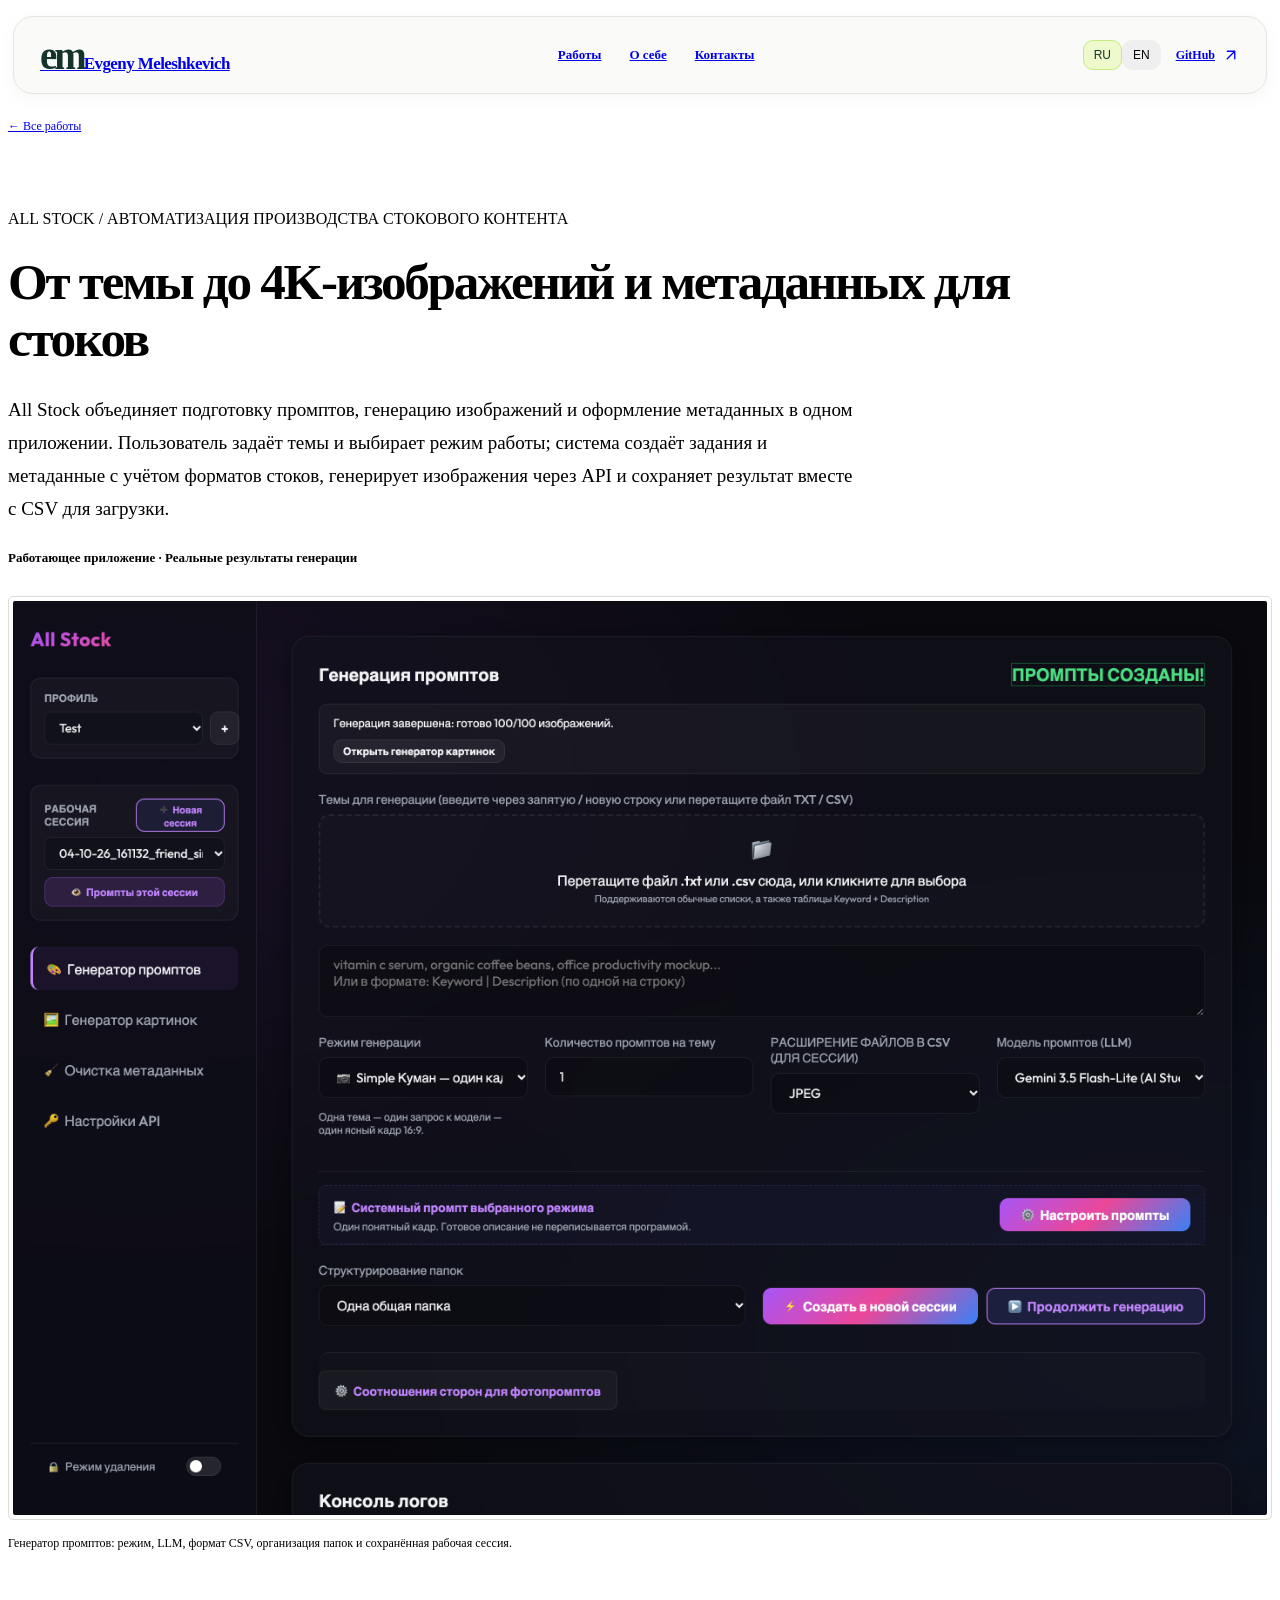
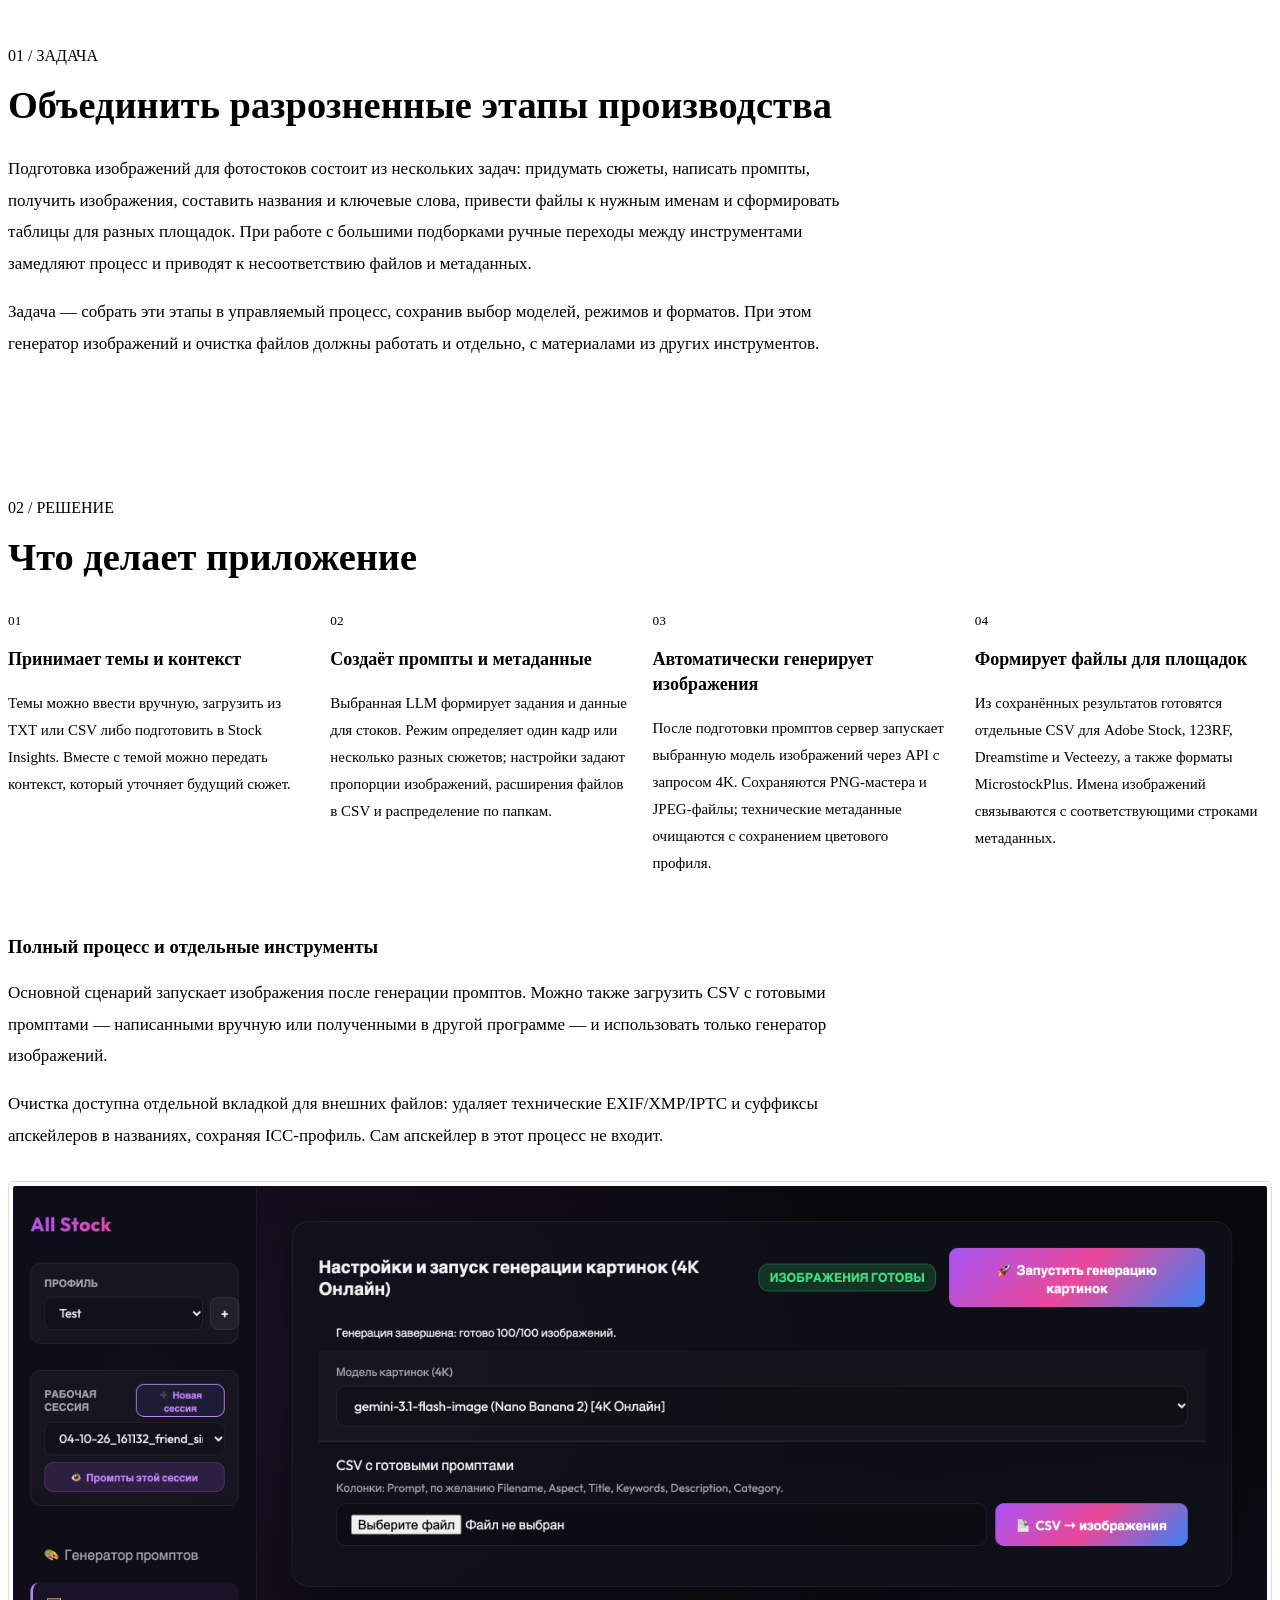
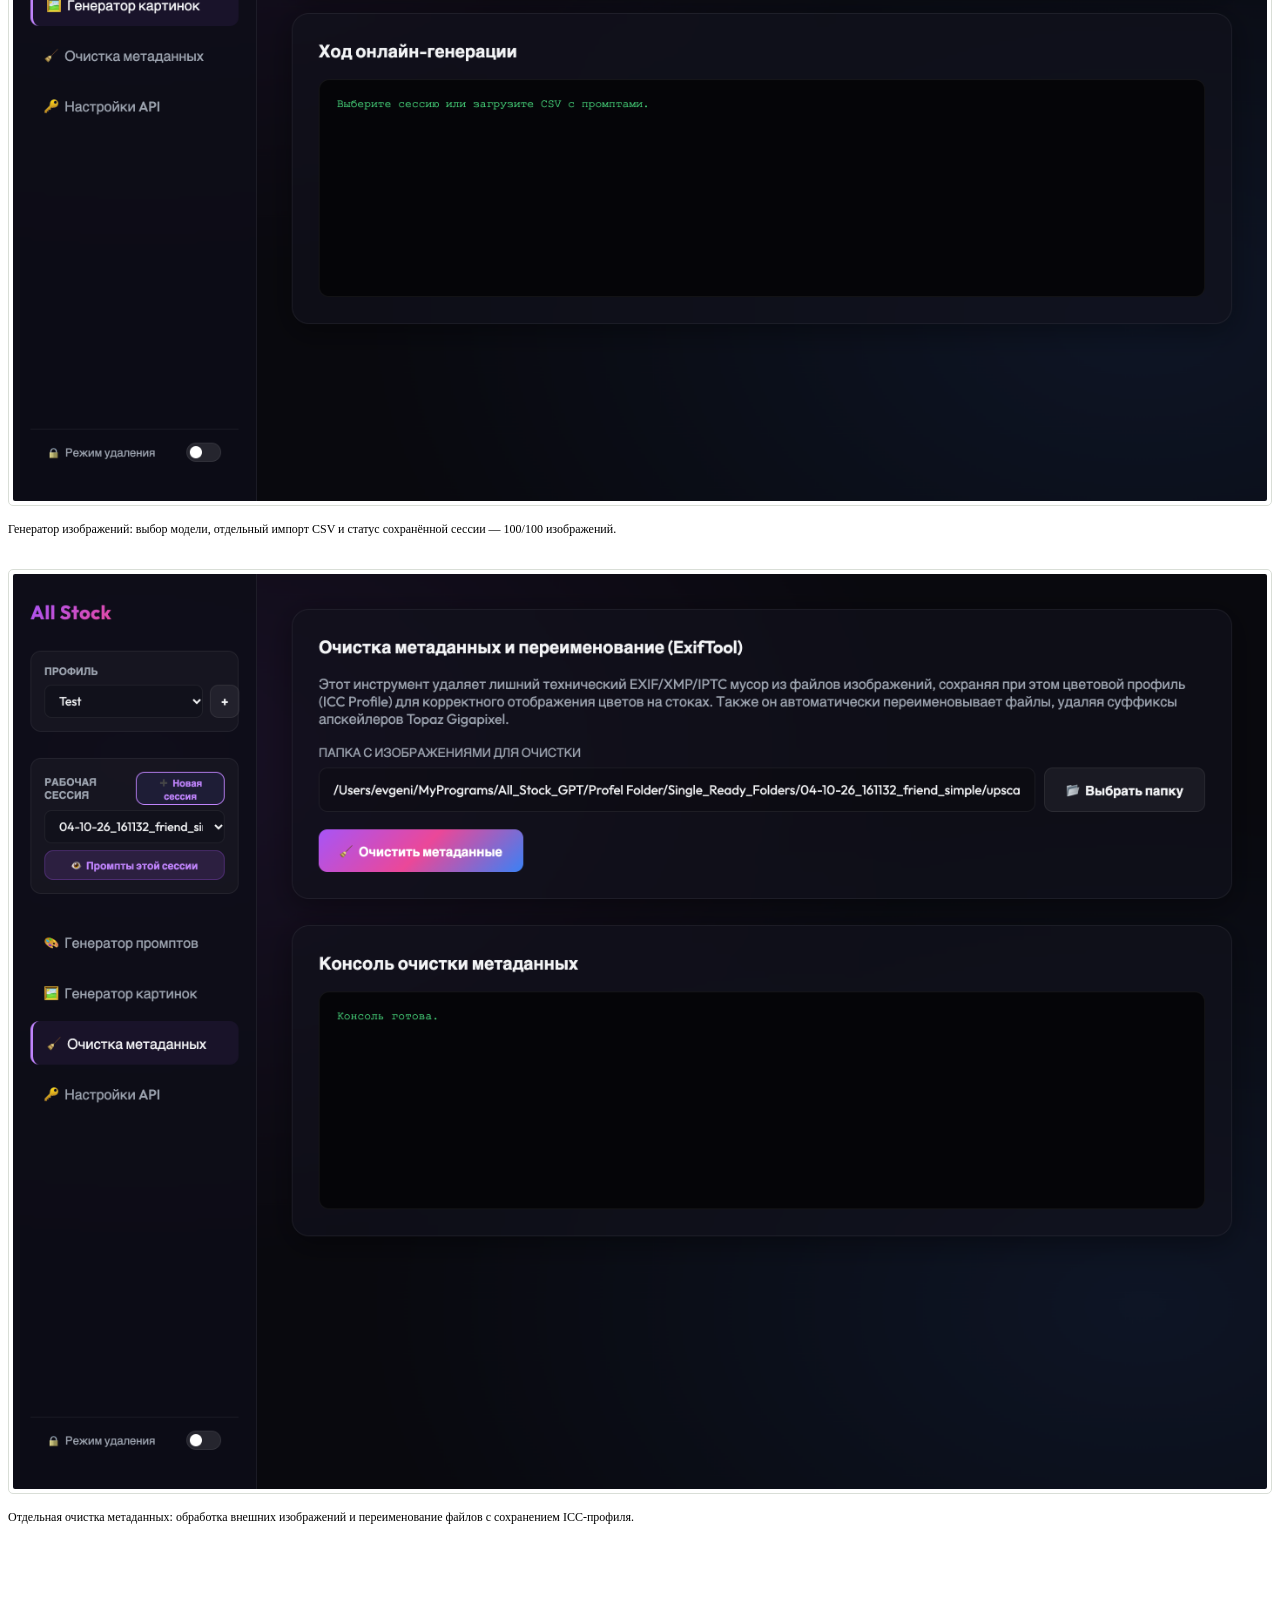
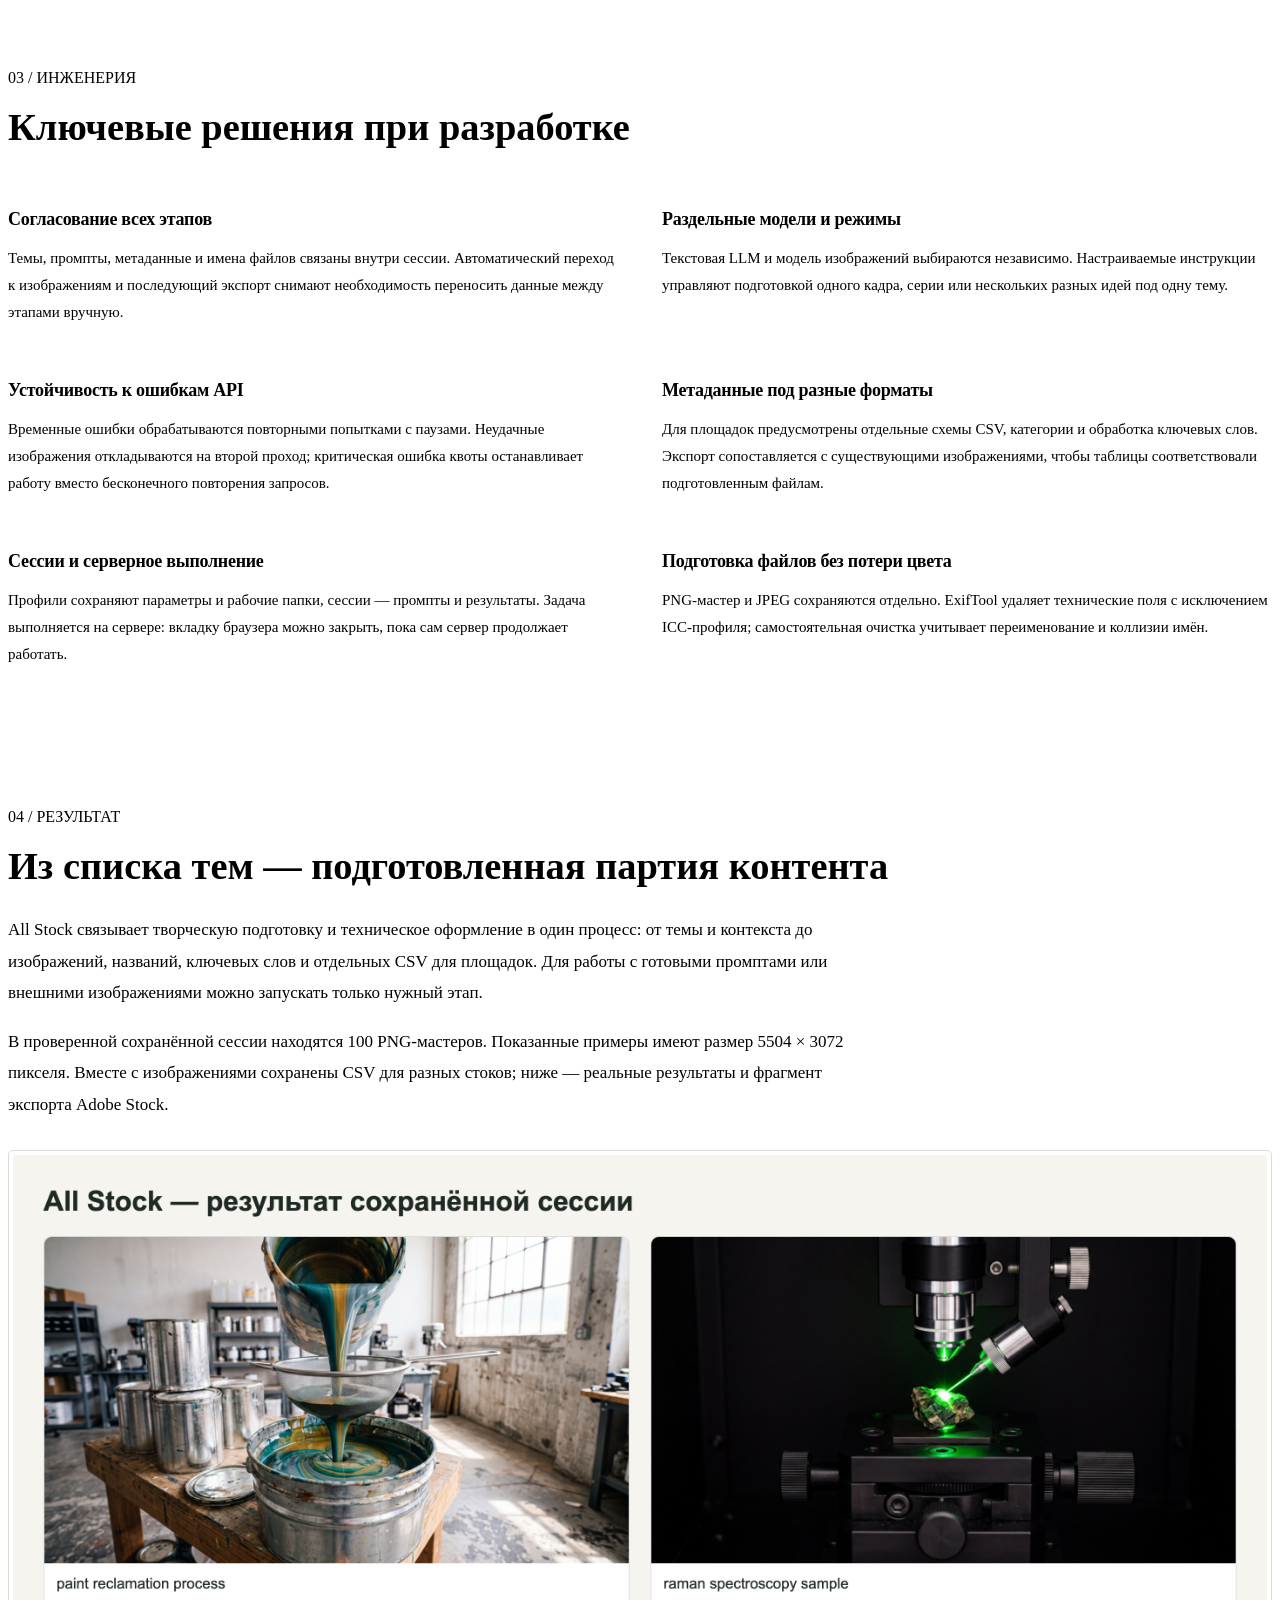
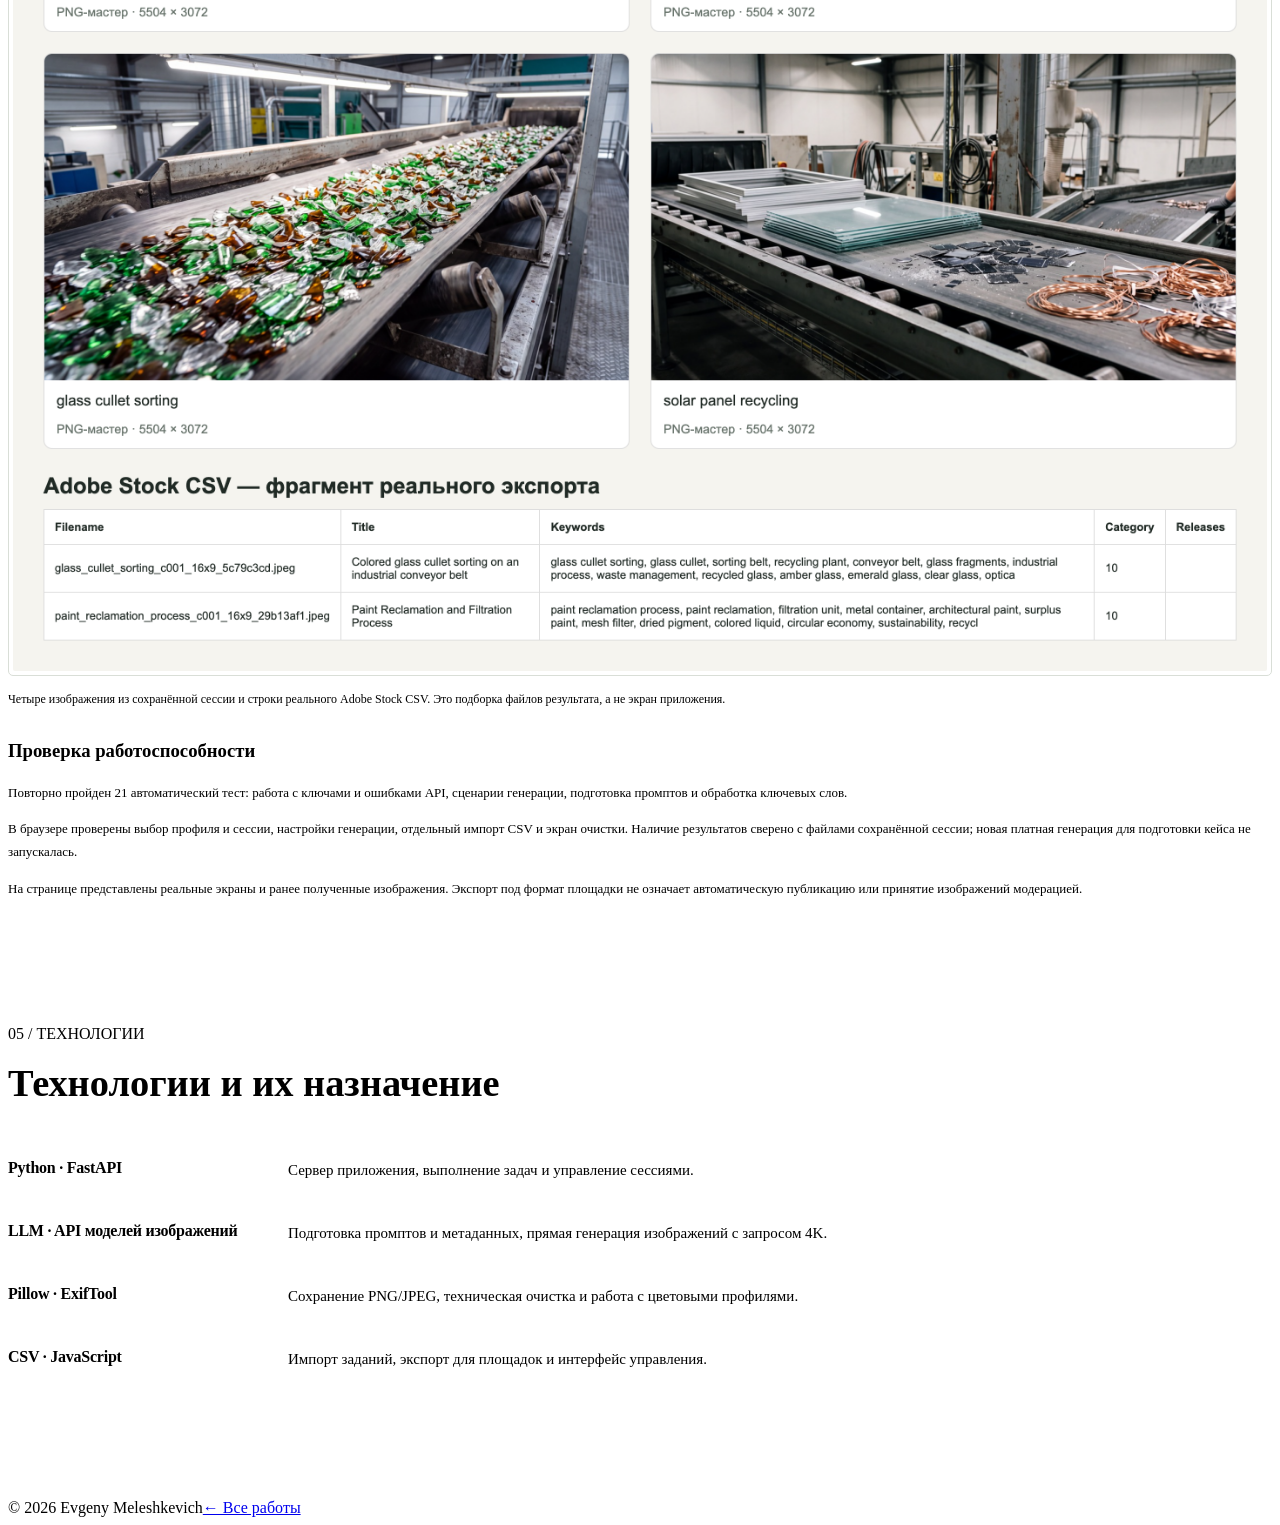
==== work/all-stock/index.html @ dc459846 "Add All Stock production workflow case with actual outputs" ====
<!DOCTYPE html>

<html lang="ru"><head><meta charset="utf-8"/><meta content="width=device-width,initial-scale=1" name="viewport"/><title>От темы до 4K-изображений и метаданных для стоков — Evgeny Meleshkevich</title><meta content="All Stock объединяет подготовку промптов, генерацию изображений и оформление метаданных в одном приложении. Пользователь задаёт темы и выбирает режим работы; система создаёт задания и метаданные с учётом форматов стоков, генерирует изображения через API и сохраняет результат вместе с CSV для загрузки." name="description"/><link href="https://evgeny-meleshkevich.github.io/work/all-stock/" rel="canonical"/><link href="../../assets/favicon.svg" rel="icon"/><link href="../../style.css" rel="stylesheet"/><link href="../../case-editorial.css?v=20261011" rel="stylesheet"/><link href="../../themes.css?v=20261010" rel="stylesheet"/><script src="../../themes.js?v=20261010-green"></script><script defer="" src="case.js?v=20261011-all-stock"></script><link href="../../case-navigation.css?v=20261011" rel="stylesheet"/><script defer="" src="../../case-navigation.js?v=20261011"></script><style>.history-shot{max-width:640px;margin:32px auto}.scout-pipeline+h3{margin-top:44px}</style><link href="../../case-typography.css?v=20261011-title-only" rel="stylesheet"/></head><header class="header case-header"><a class="brand" href="../../?lang=ru"><span class="monogram">em</span><span class="brand-name">Evgeny Meleshkevich</span></a><nav aria-label="Навигация" id="case-navigation"><a data-case-nav="work" href="../../?lang=ru#work">Работы</a><a data-case-nav="about" href="../../?lang=ru#about">О себе</a><a data-case-nav="contact" href="../../?lang=ru#contact">Контакты</a></nav><div class="case-header-actions"><div aria-label="Язык / Language" class="languages" role="group"><button aria-pressed="true" data-lang="ru" type="button">RU</button><button aria-pressed="false" data-lang="en" type="button">EN</button></div><a aria-label="GitHub" class="case-github" href="https://github.com/evgeny-meleshkevich" rel="noopener" target="_blank">GitHub <svg aria-hidden="true" viewbox="0 0 24 24"><path d="M7 17 17 7M7 7h10v10"></path></svg></a><button aria-controls="case-navigation" aria-expanded="false" aria-label="Открыть меню" class="case-menu" type="button"><svg aria-hidden="true" viewbox="0 0 24 24"><path d="M4 6h16M4 12h16M4 18h16"></path></svg></button></div></header><div class="wrap case-back-row"><a class="back case-back-link" data-t="back" href="../../?lang=ru#work">← Все работы</a></div><main class="wrap scout-main"><p class="eyebrow" data-t="kicker">ALL STOCK / АВТОМАТИЗАЦИЯ ПРОИЗВОДСТВА СТОКОВОГО КОНТЕНТА</p><h1 data-t="title">От темы до 4K-изображений и метаданных для стоков</h1><div class="scout-intro" data-t="intro">All Stock объединяет подготовку промптов, генерацию изображений и оформление метаданных в одном приложении. Пользователь задаёт темы и выбирает режим работы; система создаёт задания и метаданные с учётом форматов стоков, генерирует изображения через API и сохраняет результат вместе с CSV для загрузки.</div><p class="project-status" data-t="status">Работающее приложение · Реальные результаты генерации</p><figure class="shot"><div class="screenshot-frame"><img alt="Генератор промптов: режим, LLM, формат CSV, организация папок и сохранённая рабочая сессия." data-alt="heroCaption" height="2100" id="hero-image" loading="eager" src="assets/prompts.png" width="2880"/></div><figcaption data-t="heroCaption">Генератор промптов: режим, LLM, формат CSV, организация папок и сохранённая рабочая сессия.</figcaption></figure><section class="case-section"><p class="eyebrow" data-t="taskLabel">01 / ЗАДАЧА</p><h2 data-t="taskTitle">Объединить разрозненные этапы производства</h2><div class="reading-copy" data-t="task"><p>Подготовка изображений для фотостоков состоит из нескольких задач: придумать сюжеты, написать промпты, получить изображения, составить названия и ключевые слова, привести файлы к нужным именам и сформировать таблицы для разных площадок. При работе с большими подборками ручные переходы между инструментами замедляют процесс и приводят к несоответствию файлов и метаданных.</p><p>Задача — собрать эти этапы в управляемый процесс, сохранив выбор моделей, режимов и форматов. При этом генератор изображений и очистка файлов должны работать и отдельно, с материалами из других инструментов.</p></div></section><section class="case-section"><p class="eyebrow" data-t="solutionLabel">02 / РЕШЕНИЕ</p><h2 data-t="solutionTitle">Что делает приложение</h2><div class="scout-pipeline" id="pipeline"></div><h3 data-t="interactiveTitle">Полный процесс и отдельные инструменты</h3><div class="reading-copy" data-t="interactive"><p>Основной сценарий запускает изображения после генерации промптов. Можно также загрузить CSV с готовыми промптами — написанными вручную или полученными в другой программе — и использовать только генератор изображений.</p><p>Очистка доступна отдельной вкладкой для внешних файлов: удаляет технические EXIF/XMP/IPTC и суффиксы апскейлеров в названиях, сохраняя ICC-профиль. Сам апскейлер в этот процесс не входит.</p></div><figure class="shot"><div class="screenshot-frame"><img alt="Генератор изображений: выбор модели, отдельный импорт CSV и статус сохранённой сессии — 100/100 изображений." data-alt="explorerCaption" height="2100" loading="lazy" src="assets/images.png" width="2880"/></div><figcaption data-t="explorerCaption">Генератор изображений: выбор модели, отдельный импорт CSV и статус сохранённой сессии — 100/100 изображений.</figcaption></figure><figure class="shot"><div class="screenshot-frame"><img alt="Отдельная очистка метаданных: обработка внешних изображений и переименование файлов с сохранением ICC-профиля." data-alt="filteredCaption" height="2100" loading="lazy" src="assets/cleanup.png" width="2880"/></div><figcaption data-t="filteredCaption">Отдельная очистка метаданных: обработка внешних изображений и переименование файлов с сохранением ICC-профиля.</figcaption></figure></section><section class="case-section"><p class="eyebrow" data-t="engineeringLabel">03 / ИНЖЕНЕРИЯ</p><h2 data-t="engineeringTitle">Ключевые решения при разработке</h2><div class="scout-engineering" id="engineering-grid"></div></section><section class="case-section"><p class="eyebrow" data-t="resultLabel">04 / РЕЗУЛЬТАТ</p><h2 data-t="resultTitle">Из списка тем — подготовленная партия контента</h2><div class="reading-copy" data-t="result"><p>All Stock связывает творческую подготовку и техническое оформление в один процесс: от темы и контекста до изображений, названий, ключевых слов и отдельных CSV для площадок. Для работы с готовыми промптами или внешними изображениями можно запускать только нужный этап.</p><p>В проверенной сохранённой сессии находятся 100 PNG-мастеров. Показанные примеры имеют размер 5504 × 3072 пикселя. Вместе с изображениями сохранены CSV для разных стоков; ниже — реальные результаты и фрагмент экспорта Adobe Stock.</p></div><figure class="shot"><div class="screenshot-frame"><img alt="Четыре изображения из сохранённой сессии и строки реального Adobe Stock CSV. Это подборка файлов результата, а не экран приложения." data-alt="dropsCaption" height="2564" loading="lazy" src="assets/outputs.png" width="2880"/></div><figcaption data-t="dropsCaption">Четыре изображения из сохранённой сессии и строки реального Adobe Stock CSV. Это подборка файлов результата, а не экран приложения.</figcaption></figure><h3 data-t="proofTitle">Проверка работоспособности</h3><div class="fineprint" data-t="proof"><p>Повторно пройден 21 автоматический тест: работа с ключами и ошибками API, сценарии генерации, подготовка промптов и обработка ключевых слов.</p><p>В браузере проверены выбор профиля и сессии, настройки генерации, отдельный импорт CSV и экран очистки. Наличие результатов сверено с файлами сохранённой сессии; новая платная генерация для подготовки кейса не запускалась.</p><p>На странице представлены реальные экраны и ранее полученные изображения. Экспорт под формат площадки не означает автоматическую публикацию или принятие изображений модерацией.</p></div></section><section class="case-section"><p class="eyebrow" data-t="stackLabel">05 / ТЕХНОЛОГИИ</p><h2 data-t="stackTitle">Технологии и их назначение</h2><div class="scout-engineering" id="stack-grid"></div></section></main><footer class="wrap footer"><span>© 2026 Evgeny Meleshkevich</span><a data-home="" data-t="back" href="../../#work">← Все работы</a></footer></html>
---- case-editorial.css ----
.scout-main{padding-top:60px;padding-bottom:60px}.scout-main h1{font-size:clamp(34px,4.7vw,66px);line-height:1.12;letter-spacing:-.045em;max-width:1100px;margin:25px 0}.scout-intro{max-width:1000px;font-size:20px;line-height:1.7;color:var(--muted)}.project-status{font-size:13px;font-weight:700;color:var(--green);margin:24px 0 14px}.scout-tags{display:flex;gap:10px;flex-wrap:wrap;margin:28px 0}.scout-tags span{font-size:12px;background:#e7ebe1;padding:7px 12px;border-radius:7px}.shot{margin:30px 0}.shot img{display:block;width:100%;height:auto;border:1px solid var(--line);border-radius:12px}.shot figcaption{font-size:12px;line-height:1.7;color:var(--muted);margin-top:13px}.case-section{padding:48px 0;border-top:1px solid var(--line)}.case-section h2{font-size:clamp(26px,3vw,40px);line-height:1.25;max-width:1000px;margin:15px 0 24px}.case-section>p:not(.eyebrow){max-width:1000px;font-size:17px;line-height:1.85;color:var(--muted)}.scout-pipeline{display:grid;grid-template-columns:repeat(4,1fr);gap:25px;margin:30px 0}.scout-pipeline small{color:var(--green)}.scout-pipeline h3,.scout-engineering h3{font-size:18px;line-height:1.4}.scout-pipeline p,.scout-engineering p{font-size:15px;line-height:1.8;color:var(--muted)}.dialog-shot{max-width:650px;margin:35px auto}.learning-layout{display:grid;grid-template-columns:1fr 1fr;gap:45px;align-items:start}.learning-layout p{font-size:17px;line-height:1.85;color:var(--muted)}.learning-layout .shot{margin-top:0}.scout-engineering{display:grid;grid-template-columns:1fr 1fr;gap:24px 50px}.result-shots{display:grid;grid-template-columns:1fr 1fr;gap:45px;max-width:950px;margin:auto}.result-shots .shot img{max-width:420px;margin:auto}.fineprint{font-size:13px!important;line-height:1.8;color:var(--muted)}@media(max-width:760px){.scout-main{padding-top:35px}.scout-intro{font-size:17px}.scout-pipeline{grid-template-columns:1fr 1fr}.learning-layout,.scout-engineering{grid-template-columns:1fr;gap:22px}.result-shots{gap:18px}.case-section{padding:35px 0}.header>a[data-home]:not(.brand){font-size:11px}}@media(max-width:480px){.scout-pipeline,.result-shots{grid-template-columns:1fr}}

.measured-result{border-left:3px solid var(--green);padding:12px 22px;margin:30px 0;background:var(--paper)}.measured-result h3{font-size:17px;margin:0 0 10px}.measured-result p{font-size:15px;line-height:1.8;color:var(--muted);margin:0}



/* Editorial presentation: subtle image edges and clear reading hierarchy. */
.screenshot-frame{border:1px solid #d9ded7;border-radius:5px;background:#fff;padding:4px;overflow:hidden}
.shot .screenshot-frame img{border:0;border-radius:2px;width:100%;max-width:none;cursor:default}
.result-shots .screenshot-frame{max-width:420px;margin:auto}
.scout-intro{max-width:850px;font-size:19px;line-height:1.75}
.scout-intro p{margin:0 0 16px}
.case-section>[data-t="task"],.case-section>[data-t="result"]{max-width:850px;font-size:17px;line-height:1.85;color:var(--muted)}
.scout-main strong{font-weight:650;color:var(--ink)}
.scout-engineering{gap:0 44px;margin-top:32px}
.scout-engineering article{border-top:1px solid var(--line);padding:24px 0 28px}
.scout-engineering h3{margin:0 0 13px;font-size:18px;letter-spacing:-.015em}
.scout-engineering article>div{font-size:15px;line-height:1.8;color:var(--muted)}
.scout-engineering p{margin:0 0 12px}.scout-engineering p:last-child{margin-bottom:0}
.scout-pipeline article>div{font-size:15px;line-height:1.8;color:var(--muted)}
.result-metric{display:flex;align-items:center;gap:28px;margin:32px 0 28px;padding:26px 0;border-top:1px solid var(--line);border-bottom:1px solid var(--line);max-width:850px}
.metric-value{font-size:clamp(76px,10vw,112px);font-weight:650;line-height:.95;letter-spacing:-.065em;color:var(--green)}
.metric-value>span{font-size:.55em;letter-spacing:-.035em}
.metric-label{max-width:240px;font-size:18px;line-height:1.5;color:var(--muted)}
#stack-grid{grid-template-columns:1fr;gap:0}
#stack-grid article{display:grid;grid-template-columns:250px 1fr;gap:30px;padding:18px 0}
#stack-grid h3{font-size:16px;margin:0}
[data-t="proof"] p{font-size:13px;line-height:1.8}
@media(max-width:760px){.scout-engineering{grid-template-columns:1fr}.scout-intro{font-size:17px}#stack-grid article{grid-template-columns:1fr;gap:8px}.result-metric{gap:22px}.metric-label{font-size:16px}.scout-engineering article{padding:22px 0}}

.reading-copy{max-width:850px;font-size:17px;line-height:1.85;color:var(--muted);margin-bottom:28px}.run-shots{display:grid;grid-template-columns:1fr 1fr;gap:30px}.run-shots .shot{margin:20px 0}.scout-intro{margin-bottom:24px}.scout-main>p:has(.text-link){margin-bottom:34px}@media(max-width:760px){.run-shots{grid-template-columns:1fr}}

.compare-frame{position:relative;aspect-ratio:3/2;overflow:hidden;border:1px solid var(--line);border-radius:5px;--split:50%}
.compare-frame img{position:absolute;inset:0;width:100%;height:100%;object-fit:cover;border:0;border-radius:0}
.compare-before{position:absolute;inset:0;clip-path:inset(0 calc(100% - var(--split)) 0 0)}
.compare-label{position:absolute;top:14px;background:rgba(245,244,239,.92);padding:6px 10px;font-size:12px;color:#202a25;z-index:2}.label-before{left:14px}.label-after{right:14px}
.divider{position:absolute;top:0;bottom:0;left:var(--split);width:2px;background:#fff;z-index:2;pointer-events:none}.divider span{position:absolute;top:50%;left:50%;transform:translate(-50%,-50%);background:#fff;color:#202a25;border-radius:50%;width:36px;height:36px;display:grid;place-items:center}
#compare-range{position:absolute;inset:0;width:100%;height:100%;opacity:0;cursor:ew-resize;margin:0;z-index:3}
.compare-frame:focus-within{outline:2px solid var(--green);outline-offset:4px}
.scout-main h1,.case-section h2,.scout-engineering h3,.scout-pipeline h3{overflow-wrap:anywhere}.scout-engineering article,.scout-pipeline article{min-width:0}.header .back{font-size:13px}@media(max-width:480px){.header .back{font-size:11px}.header{gap:12px}}
---- case-navigation.css ----
/* Case navigation matches homepage branding without the illustrated hero. */
.case-header{position:relative;display:flex;align-items:center;justify-content:space-between;width:min(1200px,calc(100% - 48px));height:76px;margin:16px auto 0;padding:0 26px;gap:22px;border:1px solid #e3e7df;border-radius:20px;background:#fafbf9;box-shadow:0 5px 20px rgba(20,33,27,.035)}
.case-header .brand{gap:16px;flex-shrink:0}.case-header .monogram{background:none;padding:0;height:auto;color:#14342b;font-size:39px;font-weight:800;letter-spacing:-3px}.case-header .brand-name{font-size:17px;letter-spacing:-.035em;font-weight:550;line-height:1.2}
.case-header nav{display:flex;position:static;gap:28px;padding:0;border:0;background:none;font-size:13px;font-weight:600;box-shadow:none}
.case-header-actions{display:flex;align-items:center;gap:15px}.case-header .languages{gap:5px}.case-header .languages button{font-size:12px;padding:7px 10px;border-radius:10px;border:1px solid transparent}.case-header .languages button[aria-pressed=true]{background:#eef9cc;border-color:#c5ec80;color:#14342b}
.case-github{display:flex;gap:7px;align-items:center;font-size:12px;font-weight:650}.case-header svg{width:18px;height:18px;fill:none;stroke:currentColor;stroke-width:1.8;stroke-linecap:round;stroke-linejoin:round}.case-menu{display:none;align-items:center;justify-content:center;border:0;background:none;width:38px;height:38px}
.case-back-row{margin-top:25px;font-size:12px;color:var(--muted)}.case-back-link{display:inline-block}.case-back-link:hover{color:var(--green)}
@media(max-width:1000px){.case-header{padding:0 20px;gap:16px}.case-header .brand-name{font-size:15px}.case-header nav{gap:18px}.case-header-actions{gap:10px}}
@media(max-width:900px){.case-header{height:64px;border-radius:16px}.case-header nav{display:none;position:absolute;top:calc(100% + 8px);left:0;right:0;padding:20px;background:#fafbf9;border:1px solid #e3e7df;border-radius:14px;box-shadow:0 10px 28px #0002;z-index:20}.case-header nav.open{display:flex;flex-direction:column;gap:18px}.case-menu{display:flex}}
@media(max-width:650px){.case-header{width:calc(100% - 28px);height:58px;margin-top:10px;padding:0 15px;gap:10px;border-radius:14px}.case-header .brand{gap:10px}.case-header .monogram{font-size:34px}.case-header .brand-name{font-size:13px;max-width:112px;line-height:1.25}.case-header-actions{gap:5px}.case-header .languages{gap:0}.case-header .languages button{font-size:11px;padding:6px 7px}.case-github{display:none}.case-back-row{margin-top:20px}}
@media(max-width:360px){.case-header{padding:0 11px}.case-header .brand{gap:8px}.case-header .brand-name{font-size:11px;max-width:88px}.case-header .monogram{font-size:31px}.case-header .languages button{padding:6px 5px}}
---- case-typography.css ----
/* Reduced project title size; section headings keep their original scale. */
.scout-main h1{font-size:clamp(30px,4vw,54px)}
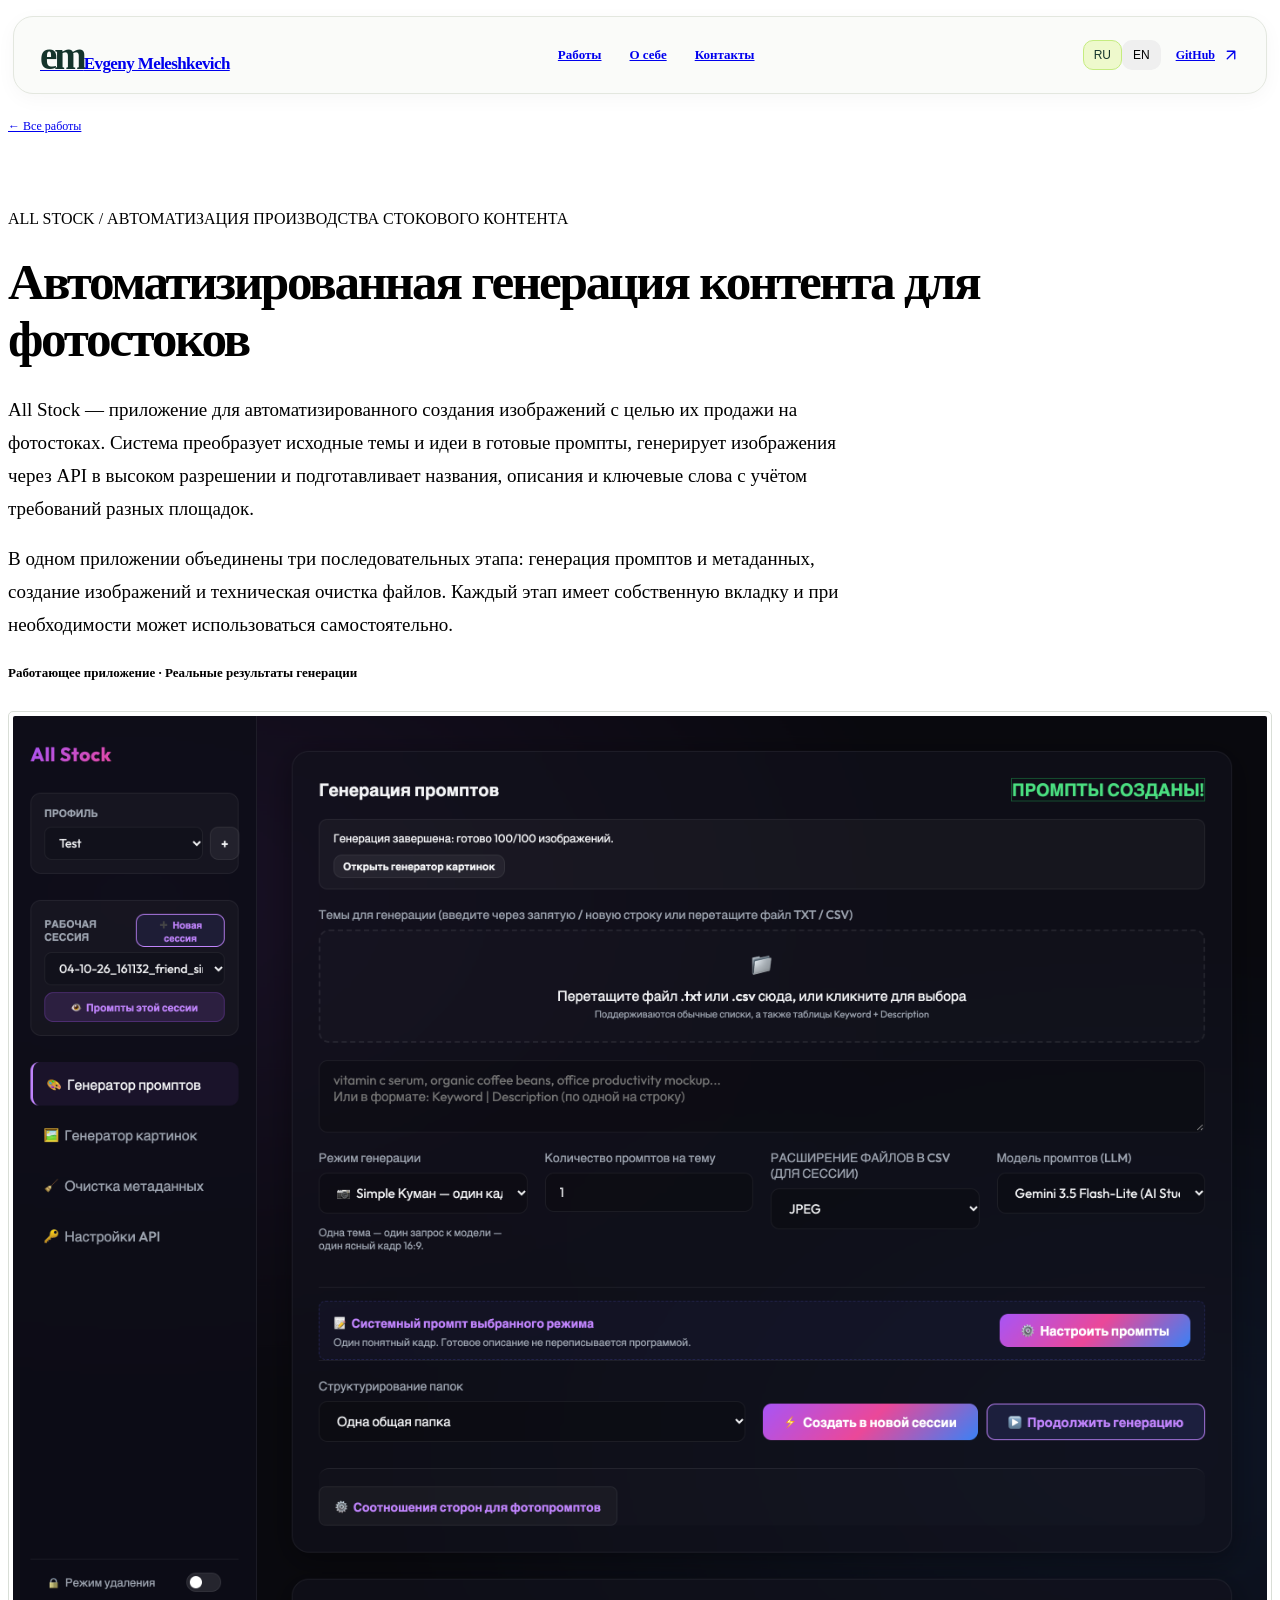
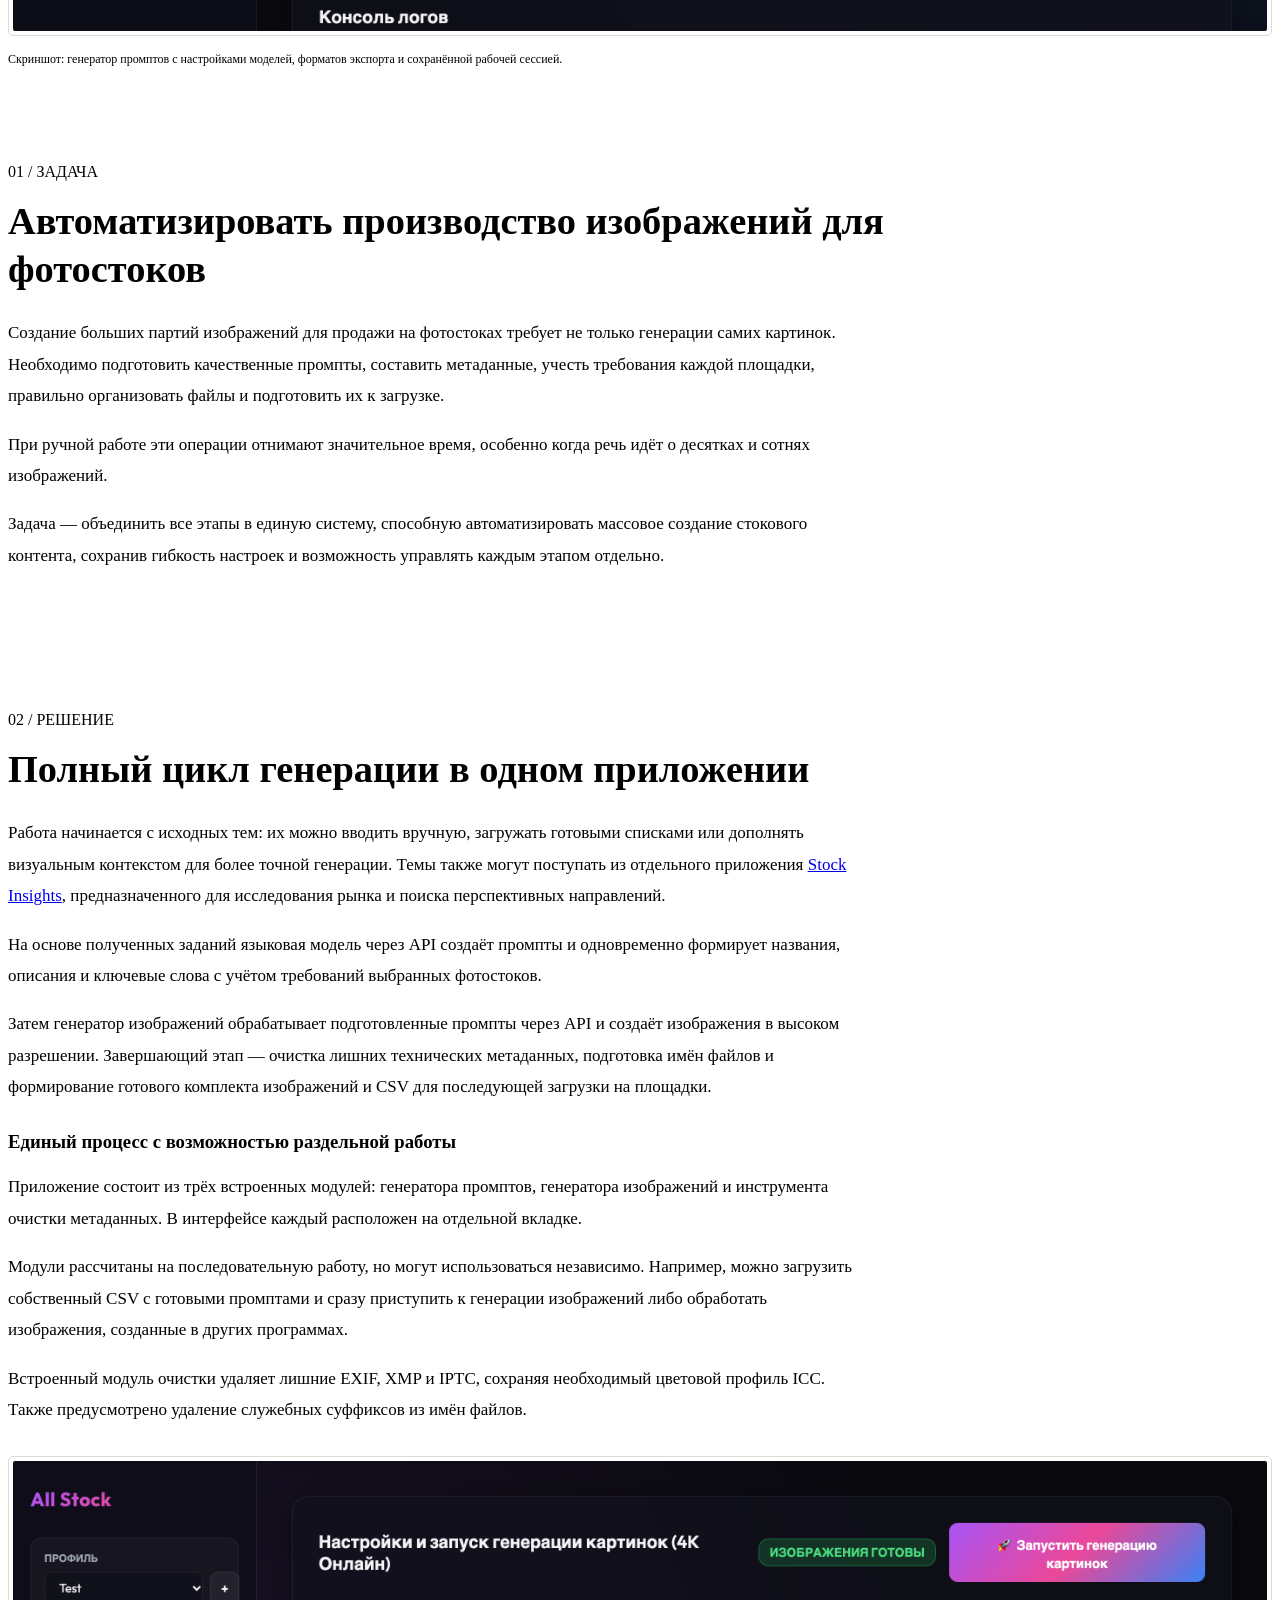
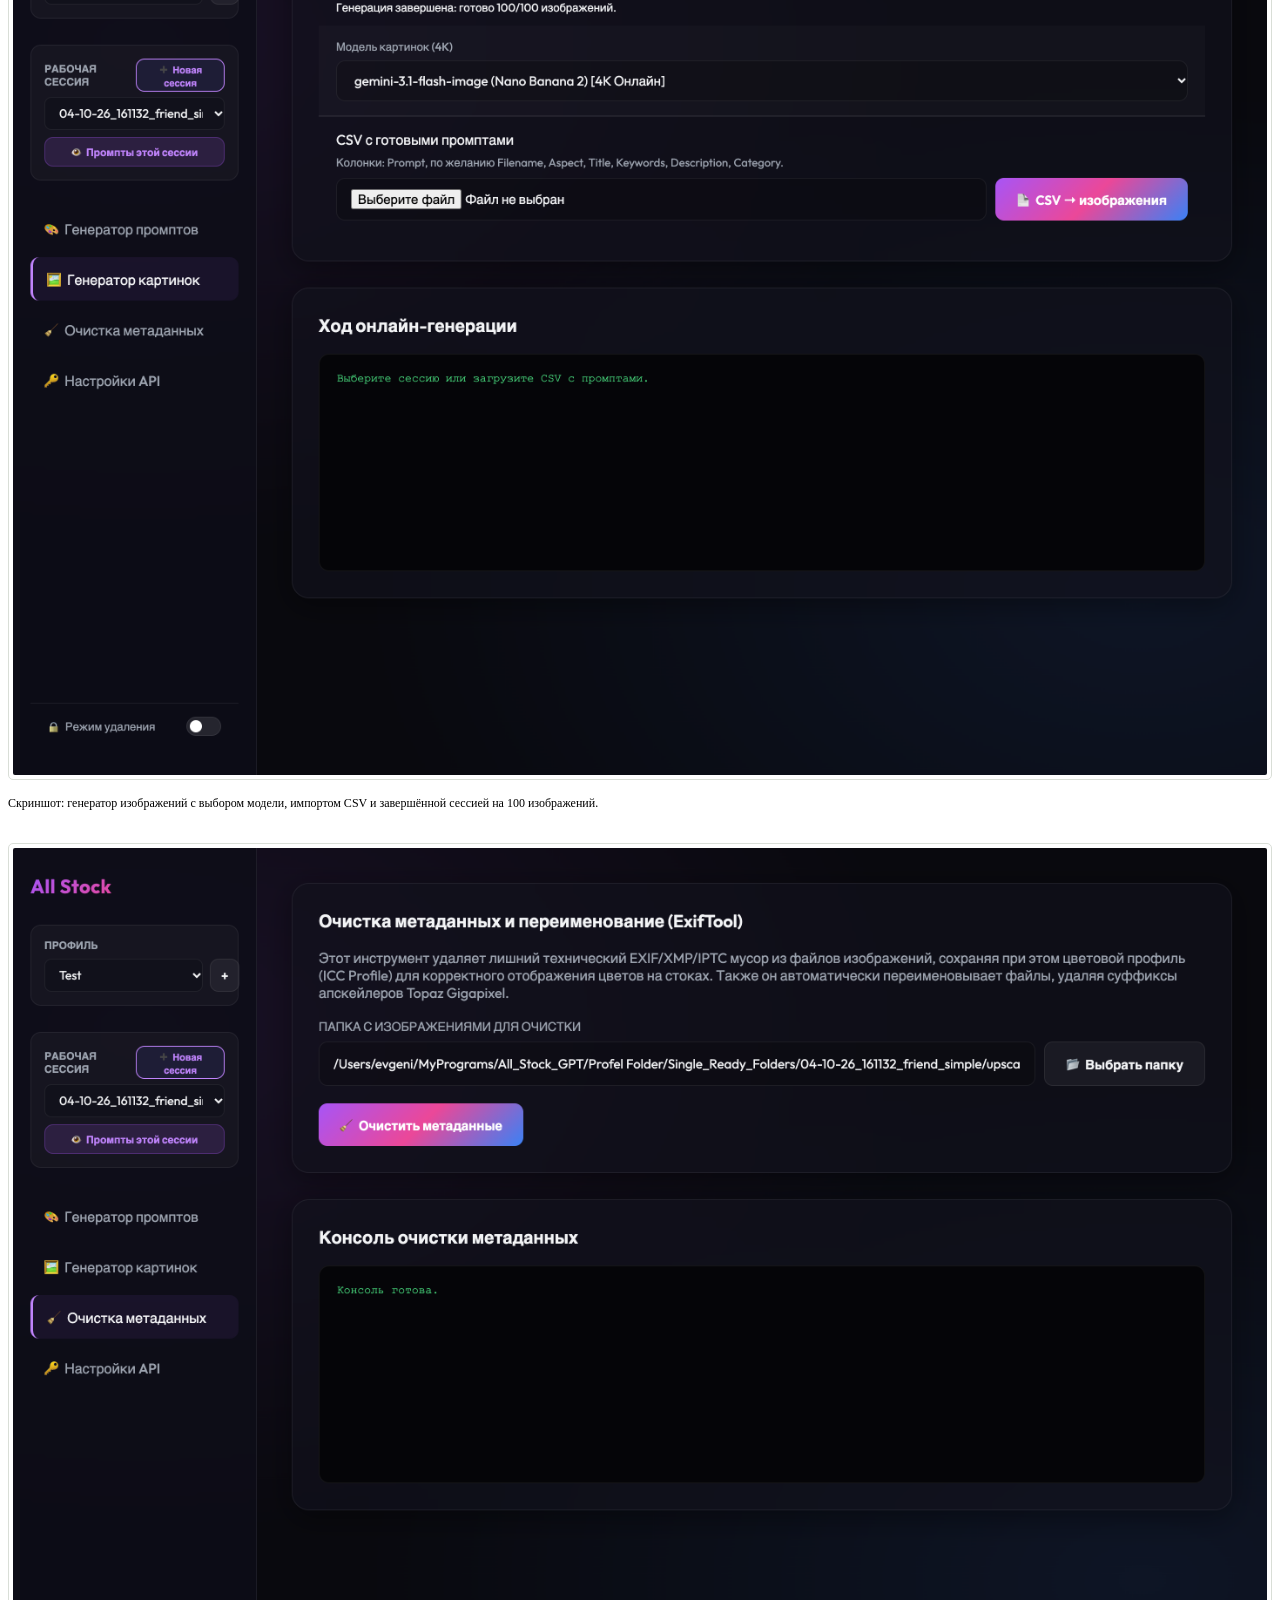
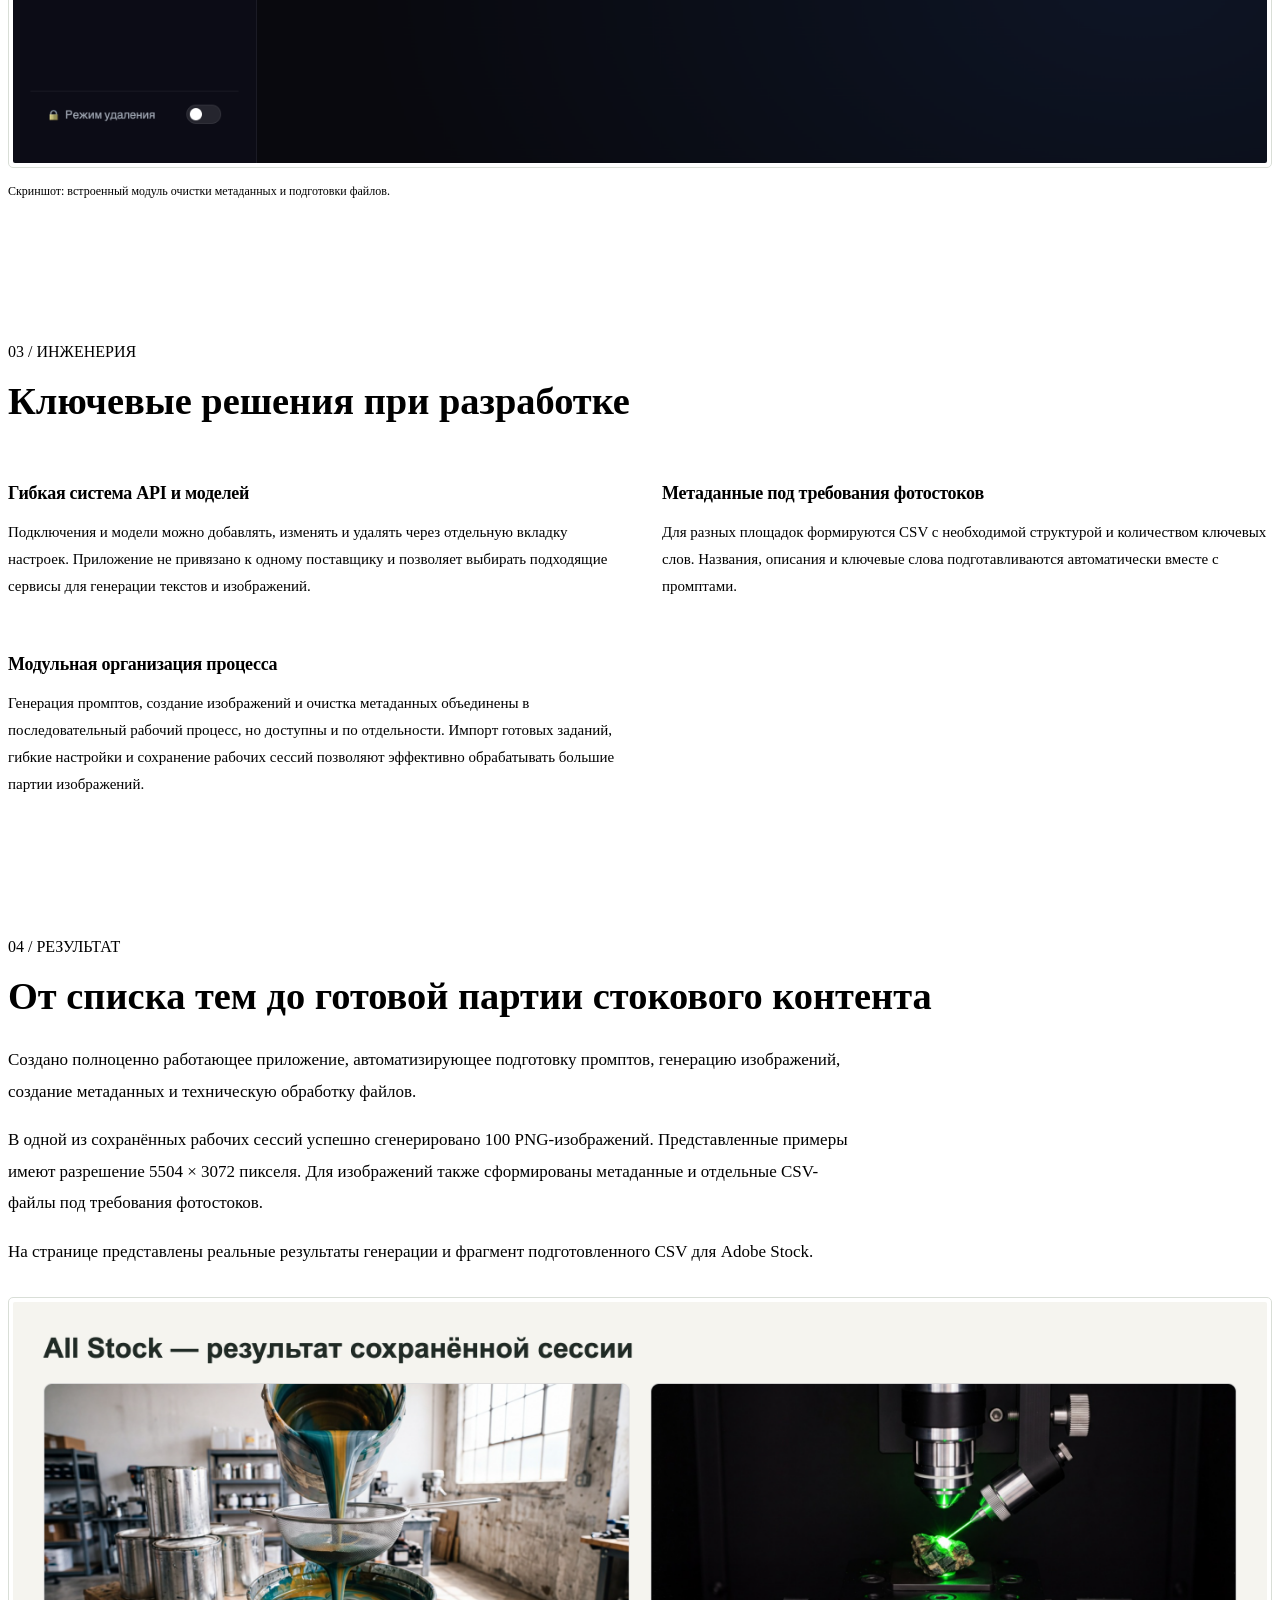
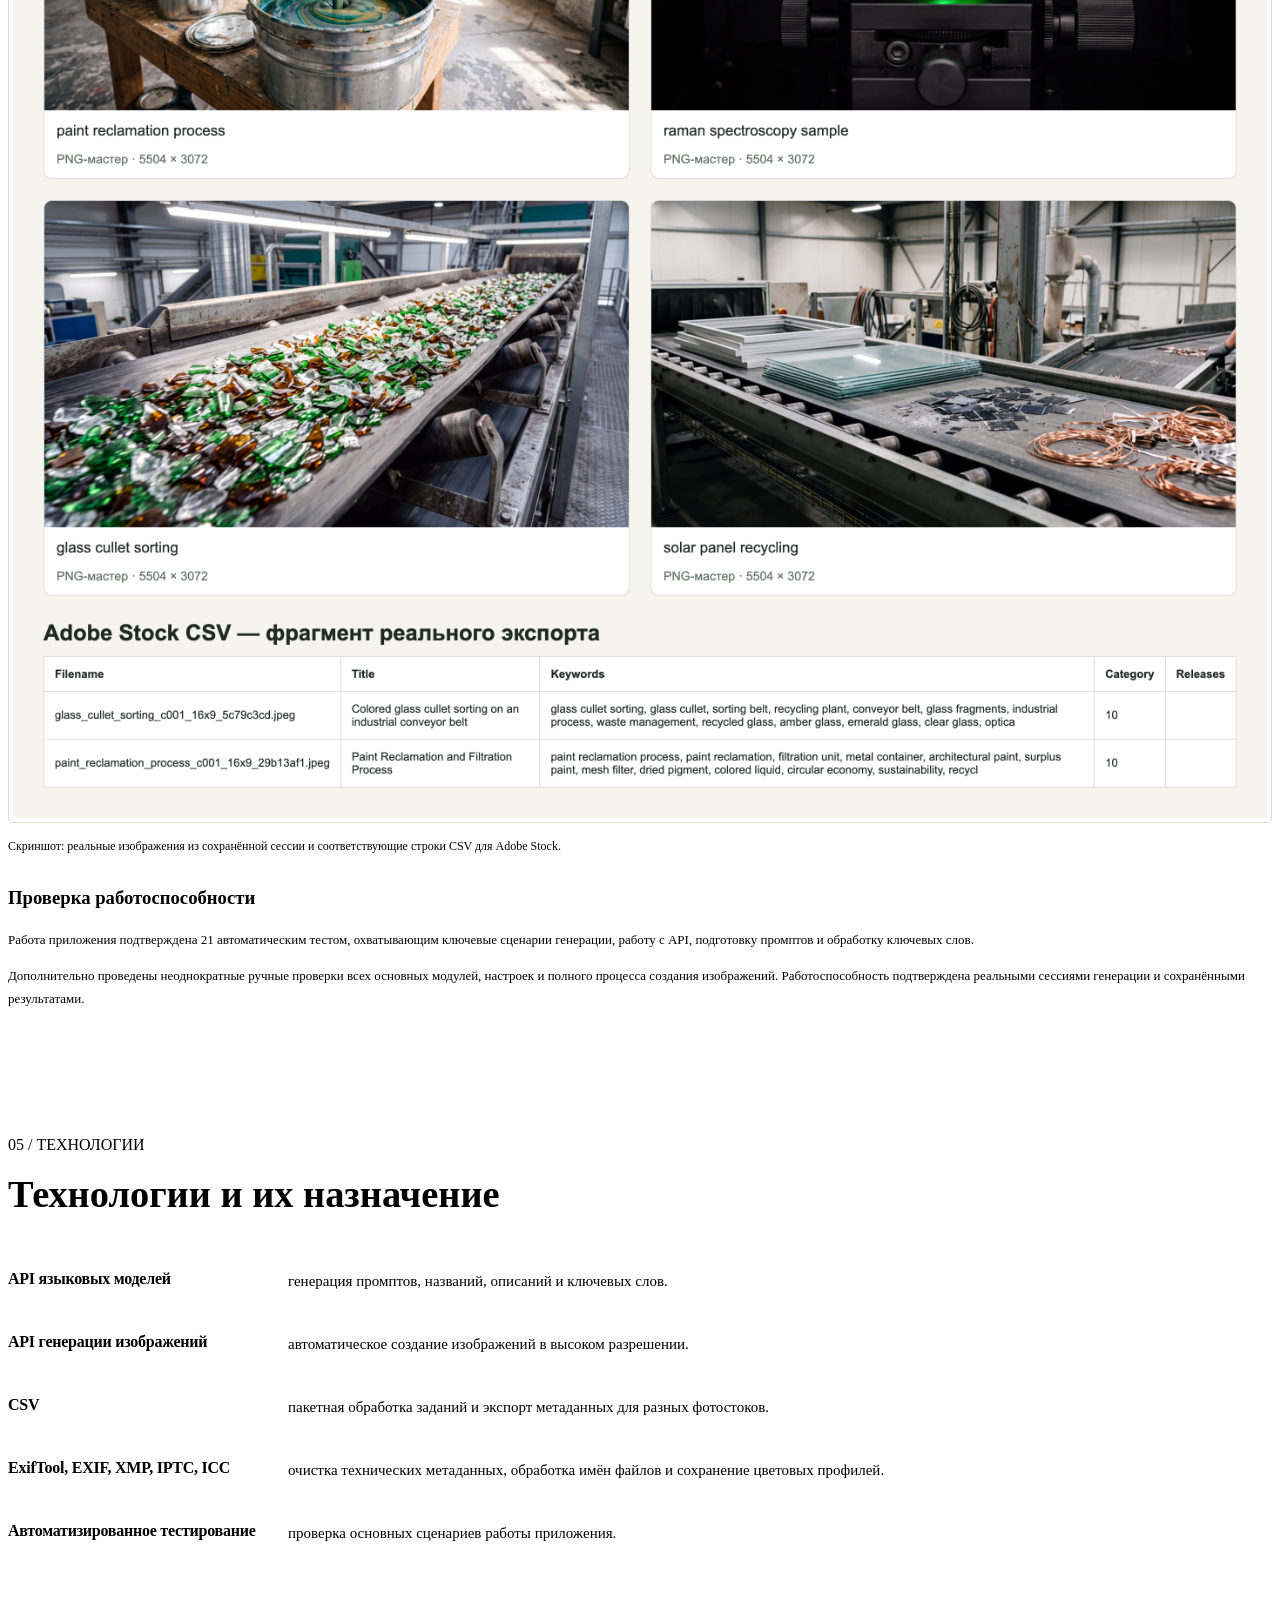
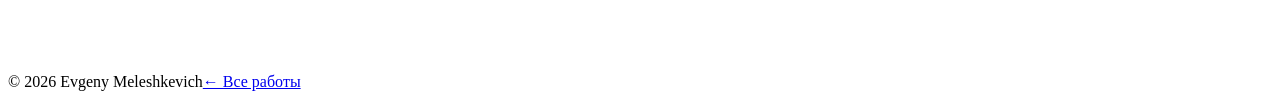
==== commit 52d81014: "Apply approved All Stock copy and Stock Insights link" ====
--- a/work/all-stock/index.html
+++ b/work/all-stock/index.html
@@ -1,3 +1,3 @@
 <!DOCTYPE html>
 
-<html lang="ru"><head><meta charset="utf-8"/><meta content="width=device-width,initial-scale=1" name="viewport"/><title>От темы до 4K-изображений и метаданных для стоков — Evgeny Meleshkevich</title><meta content="All Stock объединяет подготовку промптов, генерацию изображений и оформление метаданных в одном приложении. Пользователь задаёт темы и выбирает режим работы; система создаёт задания и метаданные с учётом форматов стоков, генерирует изображения через API и сохраняет результат вместе с CSV для загрузки." name="description"/><link href="https://evgeny-meleshkevich.github.io/work/all-stock/" rel="canonical"/><link href="../../assets/favicon.svg" rel="icon"/><link href="../../style.css" rel="stylesheet"/><link href="../../case-editorial.css?v=20261011" rel="stylesheet"/><link href="../../themes.css?v=20261010" rel="stylesheet"/><script src="../../themes.js?v=20261010-green"></script><script defer="" src="case.js?v=20261011-all-stock"></script><link href="../../case-navigation.css?v=20261011" rel="stylesheet"/><script defer="" src="../../case-navigation.js?v=20261011"></script><style>.history-shot{max-width:640px;margin:32px auto}.scout-pipeline+h3{margin-top:44px}</style><link href="../../case-typography.css?v=20261011-title-only" rel="stylesheet"/></head><header class="header case-header"><a class="brand" href="../../?lang=ru"><span class="monogram">em</span><span class="brand-name">Evgeny Meleshkevich</span></a><nav aria-label="Навигация" id="case-navigation"><a data-case-nav="work" href="../../?lang=ru#work">Работы</a><a data-case-nav="about" href="../../?lang=ru#about">О себе</a><a data-case-nav="contact" href="../../?lang=ru#contact">Контакты</a></nav><div class="case-header-actions"><div aria-label="Язык / Language" class="languages" role="group"><button aria-pressed="true" data-lang="ru" type="button">RU</button><button aria-pressed="false" data-lang="en" type="button">EN</button></div><a aria-label="GitHub" class="case-github" href="https://github.com/evgeny-meleshkevich" rel="noopener" target="_blank">GitHub <svg aria-hidden="true" viewbox="0 0 24 24"><path d="M7 17 17 7M7 7h10v10"></path></svg></a><button aria-controls="case-navigation" aria-expanded="false" aria-label="Открыть меню" class="case-menu" type="button"><svg aria-hidden="true" viewbox="0 0 24 24"><path d="M4 6h16M4 12h16M4 18h16"></path></svg></button></div></header><div class="wrap case-back-row"><a class="back case-back-link" data-t="back" href="../../?lang=ru#work">← Все работы</a></div><main class="wrap scout-main"><p class="eyebrow" data-t="kicker">ALL STOCK / АВТОМАТИЗАЦИЯ ПРОИЗВОДСТВА СТОКОВОГО КОНТЕНТА</p><h1 data-t="title">От темы до 4K-изображений и метаданных для стоков</h1><div class="scout-intro" data-t="intro">All Stock объединяет подготовку промптов, генерацию изображений и оформление метаданных в одном приложении. Пользователь задаёт темы и выбирает режим работы; система создаёт задания и метаданные с учётом форматов стоков, генерирует изображения через API и сохраняет результат вместе с CSV для загрузки.</div><p class="project-status" data-t="status">Работающее приложение · Реальные результаты генерации</p><figure class="shot"><div class="screenshot-frame"><img alt="Генератор промптов: режим, LLM, формат CSV, организация папок и сохранённая рабочая сессия." data-alt="heroCaption" height="2100" id="hero-image" loading="eager" src="assets/prompts.png" width="2880"/></div><figcaption data-t="heroCaption">Генератор промптов: режим, LLM, формат CSV, организация папок и сохранённая рабочая сессия.</figcaption></figure><section class="case-section"><p class="eyebrow" data-t="taskLabel">01 / ЗАДАЧА</p><h2 data-t="taskTitle">Объединить разрозненные этапы производства</h2><div class="reading-copy" data-t="task"><p>Подготовка изображений для фотостоков состоит из нескольких задач: придумать сюжеты, написать промпты, получить изображения, составить названия и ключевые слова, привести файлы к нужным именам и сформировать таблицы для разных площадок. При работе с большими подборками ручные переходы между инструментами замедляют процесс и приводят к несоответствию файлов и метаданных.</p><p>Задача — собрать эти этапы в управляемый процесс, сохранив выбор моделей, режимов и форматов. При этом генератор изображений и очистка файлов должны работать и отдельно, с материалами из других инструментов.</p></div></section><section class="case-section"><p class="eyebrow" data-t="solutionLabel">02 / РЕШЕНИЕ</p><h2 data-t="solutionTitle">Что делает приложение</h2><div class="scout-pipeline" id="pipeline"></div><h3 data-t="interactiveTitle">Полный процесс и отдельные инструменты</h3><div class="reading-copy" data-t="interactive"><p>Основной сценарий запускает изображения после генерации промптов. Можно также загрузить CSV с готовыми промптами — написанными вручную или полученными в другой программе — и использовать только генератор изображений.</p><p>Очистка доступна отдельной вкладкой для внешних файлов: удаляет технические EXIF/XMP/IPTC и суффиксы апскейлеров в названиях, сохраняя ICC-профиль. Сам апскейлер в этот процесс не входит.</p></div><figure class="shot"><div class="screenshot-frame"><img alt="Генератор изображений: выбор модели, отдельный импорт CSV и статус сохранённой сессии — 100/100 изображений." data-alt="explorerCaption" height="2100" loading="lazy" src="assets/images.png" width="2880"/></div><figcaption data-t="explorerCaption">Генератор изображений: выбор модели, отдельный импорт CSV и статус сохранённой сессии — 100/100 изображений.</figcaption></figure><figure class="shot"><div class="screenshot-frame"><img alt="Отдельная очистка метаданных: обработка внешних изображений и переименование файлов с сохранением ICC-профиля." data-alt="filteredCaption" height="2100" loading="lazy" src="assets/cleanup.png" width="2880"/></div><figcaption data-t="filteredCaption">Отдельная очистка метаданных: обработка внешних изображений и переименование файлов с сохранением ICC-профиля.</figcaption></figure></section><section class="case-section"><p class="eyebrow" data-t="engineeringLabel">03 / ИНЖЕНЕРИЯ</p><h2 data-t="engineeringTitle">Ключевые решения при разработке</h2><div class="scout-engineering" id="engineering-grid"></div></section><section class="case-section"><p class="eyebrow" data-t="resultLabel">04 / РЕЗУЛЬТАТ</p><h2 data-t="resultTitle">Из списка тем — подготовленная партия контента</h2><div class="reading-copy" data-t="result"><p>All Stock связывает творческую подготовку и техническое оформление в один процесс: от темы и контекста до изображений, названий, ключевых слов и отдельных CSV для площадок. Для работы с готовыми промптами или внешними изображениями можно запускать только нужный этап.</p><p>В проверенной сохранённой сессии находятся 100 PNG-мастеров. Показанные примеры имеют размер 5504 × 3072 пикселя. Вместе с изображениями сохранены CSV для разных стоков; ниже — реальные результаты и фрагмент экспорта Adobe Stock.</p></div><figure class="shot"><div class="screenshot-frame"><img alt="Четыре изображения из сохранённой сессии и строки реального Adobe Stock CSV. Это подборка файлов результата, а не экран приложения." data-alt="dropsCaption" height="2564" loading="lazy" src="assets/outputs.png" width="2880"/></div><figcaption data-t="dropsCaption">Четыре изображения из сохранённой сессии и строки реального Adobe Stock CSV. Это подборка файлов результата, а не экран приложения.</figcaption></figure><h3 data-t="proofTitle">Проверка работоспособности</h3><div class="fineprint" data-t="proof"><p>Повторно пройден 21 автоматический тест: работа с ключами и ошибками API, сценарии генерации, подготовка промптов и обработка ключевых слов.</p><p>В браузере проверены выбор профиля и сессии, настройки генерации, отдельный импорт CSV и экран очистки. Наличие результатов сверено с файлами сохранённой сессии; новая платная генерация для подготовки кейса не запускалась.</p><p>На странице представлены реальные экраны и ранее полученные изображения. Экспорт под формат площадки не означает автоматическую публикацию или принятие изображений модерацией.</p></div></section><section class="case-section"><p class="eyebrow" data-t="stackLabel">05 / ТЕХНОЛОГИИ</p><h2 data-t="stackTitle">Технологии и их назначение</h2><div class="scout-engineering" id="stack-grid"></div></section></main><footer class="wrap footer"><span>© 2026 Evgeny Meleshkevich</span><a data-home="" data-t="back" href="../../#work">← Все работы</a></footer></html>+<html lang="ru"><head><meta charset="utf-8"/><meta content="width=device-width,initial-scale=1" name="viewport"/><title>Автоматизированная генерация контента для фотостоков — Evgeny Meleshkevich</title><meta content="All Stock — приложение для автоматизированного создания изображений с целью их продажи на фотостоках. Система преобразует исходные темы и идеи в готовые промпты, генерирует изображения через API в высоком разрешении и подготавливает названия, описания и ключевые слова с учётом требований разных площадок. В одном приложении объединены три последовательных этапа: генерация промптов и метаданных, создание изображений и техническая очистка файлов. Каждый этап имеет собственную вкладку и при необходимости может использоваться самостоятельно." name="description"/><link href="https://evgeny-meleshkevich.github.io/work/all-stock/" rel="canonical"/><link href="../../assets/favicon.svg" rel="icon"/><link href="../../style.css" rel="stylesheet"/><link href="../../case-editorial.css?v=20261011" rel="stylesheet"/><link href="../../themes.css?v=20261010" rel="stylesheet"/><script src="../../themes.js?v=20261010-green"></script><script defer="" src="case.js?v=20261011-approved-all-stock"></script><link href="../../case-navigation.css?v=20261011" rel="stylesheet"/><script defer="" src="../../case-navigation.js?v=20261011"></script><style>.history-shot{max-width:640px;margin:32px auto}.scout-pipeline+h3{margin-top:44px}</style><link href="../../case-typography.css?v=20261011-title-only" rel="stylesheet"/></head><header class="header case-header"><a class="brand" href="../../?lang=ru"><span class="monogram">em</span><span class="brand-name">Evgeny Meleshkevich</span></a><nav aria-label="Навигация" id="case-navigation"><a data-case-nav="work" href="../../?lang=ru#work">Работы</a><a data-case-nav="about" href="../../?lang=ru#about">О себе</a><a data-case-nav="contact" href="../../?lang=ru#contact">Контакты</a></nav><div class="case-header-actions"><div aria-label="Язык / Language" class="languages" role="group"><button aria-pressed="true" data-lang="ru" type="button">RU</button><button aria-pressed="false" data-lang="en" type="button">EN</button></div><a aria-label="GitHub" class="case-github" href="https://github.com/evgeny-meleshkevich" rel="noopener" target="_blank">GitHub <svg aria-hidden="true" viewbox="0 0 24 24"><path d="M7 17 17 7M7 7h10v10"></path></svg></a><button aria-controls="case-navigation" aria-expanded="false" aria-label="Открыть меню" class="case-menu" type="button"><svg aria-hidden="true" viewbox="0 0 24 24"><path d="M4 6h16M4 12h16M4 18h16"></path></svg></button></div></header><div class="wrap case-back-row"><a class="back case-back-link" data-t="back" href="../../?lang=ru#work">← Все работы</a></div><main class="wrap scout-main"><p class="eyebrow" data-t="kicker">ALL STOCK / АВТОМАТИЗАЦИЯ ПРОИЗВОДСТВА СТОКОВОГО КОНТЕНТА</p><h1 data-t="title">Автоматизированная генерация контента для фотостоков</h1><div class="scout-intro" data-t="intro"><p>All Stock — приложение для автоматизированного создания изображений с целью их продажи на фотостоках. Система преобразует исходные темы и идеи в готовые промпты, генерирует изображения через API в высоком разрешении и подготавливает названия, описания и ключевые слова с учётом требований разных площадок.</p><p>В одном приложении объединены три последовательных этапа: генерация промптов и метаданных, создание изображений и техническая очистка файлов. Каждый этап имеет собственную вкладку и при необходимости может использоваться самостоятельно.</p></div><p class="project-status" data-t="status">Работающее приложение · Реальные результаты генерации</p><figure class="shot"><div class="screenshot-frame"><img alt="Скриншот: генератор промптов с настройками моделей, форматов экспорта и сохранённой рабочей сессией." data-alt="heroCaption" height="2100" id="hero-image" loading="eager" src="assets/prompts.png" width="2880"/></div><figcaption data-t="heroCaption">Скриншот: генератор промптов с настройками моделей, форматов экспорта и сохранённой рабочей сессией.</figcaption></figure><section class="case-section"><p class="eyebrow" data-t="taskLabel">01 / ЗАДАЧА</p><h2 data-t="taskTitle">Автоматизировать производство изображений для фотостоков</h2><div class="reading-copy" data-t="task"><p>Создание больших партий изображений для продажи на фотостоках требует не только генерации самих картинок. Необходимо подготовить качественные промпты, составить метаданные, учесть требования каждой площадки, правильно организовать файлы и подготовить их к загрузке.</p><p>При ручной работе эти операции отнимают значительное время, особенно когда речь идёт о десятках и сотнях изображений.</p><p>Задача — объединить все этапы в единую систему, способную автоматизировать массовое создание стокового контента, сохранив гибкость настроек и возможность управлять каждым этапом отдельно.</p></div></section><section class="case-section"><p class="eyebrow" data-t="solutionLabel">02 / РЕШЕНИЕ</p><h2 data-t="solutionTitle">Полный цикл генерации в одном приложении</h2><div class="reading-copy" data-t="solution"><p>Работа начинается с исходных тем: их можно вводить вручную, загружать готовыми списками или дополнять визуальным контекстом для более точной генерации. Темы также могут поступать из отдельного приложения [Stock Insights](https://evgeny-meleshkevich.github.io/work/stock-insights/?lang=ru), предназначенного для исследования рынка и поиска перспективных направлений.</p><p>На основе полученных заданий языковая модель через API создаёт промпты и одновременно формирует названия, описания и ключевые слова с учётом требований выбранных фотостоков.</p><p>Затем генератор изображений обрабатывает подготовленные промпты через API и создаёт изображения в высоком разрешении. Завершающий этап — очистка лишних технических метаданных, подготовка имён файлов и формирование готового комплекта изображений и CSV для последующей загрузки на площадки.</p></div><h3 data-t="interactiveTitle">Единый процесс с возможностью раздельной работы</h3><div class="reading-copy" data-t="interactive"><p>Приложение состоит из трёх встроенных модулей: генератора промптов, генератора изображений и инструмента очистки метаданных. В интерфейсе каждый расположен на отдельной вкладке.</p><p>Модули рассчитаны на последовательную работу, но могут использоваться независимо. Например, можно загрузить собственный CSV с готовыми промптами и сразу приступить к генерации изображений либо обработать изображения, созданные в других программах.</p><p>Встроенный модуль очистки удаляет лишние EXIF, XMP и IPTC, сохраняя необходимый цветовой профиль ICC. Также предусмотрено удаление служебных суффиксов из имён файлов.</p></div><figure class="shot"><div class="screenshot-frame"><img alt="Скриншот: генератор изображений с выбором модели, импортом CSV и завершённой сессией на 100 изображений." data-alt="explorerCaption" height="2100" loading="lazy" src="assets/images.png" width="2880"/></div><figcaption data-t="explorerCaption">Скриншот: генератор изображений с выбором модели, импортом CSV и завершённой сессией на 100 изображений.</figcaption></figure><figure class="shot"><div class="screenshot-frame"><img alt="Скриншот: встроенный модуль очистки метаданных и подготовки файлов." data-alt="filteredCaption" height="2100" loading="lazy" src="assets/cleanup.png" width="2880"/></div><figcaption data-t="filteredCaption">Скриншот: встроенный модуль очистки метаданных и подготовки файлов.</figcaption></figure></section><section class="case-section"><p class="eyebrow" data-t="engineeringLabel">03 / ИНЖЕНЕРИЯ</p><h2 data-t="engineeringTitle">Ключевые решения при разработке</h2><div class="scout-engineering" id="engineering-grid"></div></section><section class="case-section"><p class="eyebrow" data-t="resultLabel">04 / РЕЗУЛЬТАТ</p><h2 data-t="resultTitle">От списка тем до готовой партии стокового контента</h2><div class="reading-copy" data-t="result"><p>Создано полноценно работающее приложение, автоматизирующее подготовку промптов, генерацию изображений, создание метаданных и техническую обработку файлов.</p><p>В одной из сохранённых рабочих сессий успешно сгенерировано 100 PNG-изображений. Представленные примеры имеют разрешение 5504 × 3072 пикселя. Для изображений также сформированы метаданные и отдельные CSV-файлы под требования фотостоков.</p><p>На странице представлены реальные результаты генерации и фрагмент подготовленного CSV для Adobe Stock.</p></div><figure class="shot"><div class="screenshot-frame"><img alt="Скриншот: реальные изображения из сохранённой сессии и соответствующие строки CSV для Adobe Stock." data-alt="dropsCaption" height="2564" loading="lazy" src="assets/outputs.png" width="2880"/></div><figcaption data-t="dropsCaption">Скриншот: реальные изображения из сохранённой сессии и соответствующие строки CSV для Adobe Stock.</figcaption></figure><h3 data-t="proofTitle">Проверка работоспособности</h3><div class="fineprint" data-t="proof"><p>Работа приложения подтверждена 21 автоматическим тестом, охватывающим ключевые сценарии генерации, работу с API, подготовку промптов и обработку ключевых слов.</p><p>Дополнительно проведены неоднократные ручные проверки всех основных модулей, настроек и полного процесса создания изображений. Работоспособность подтверждена реальными сессиями генерации и сохранёнными результатами.</p></div></section><section class="case-section"><p class="eyebrow" data-t="stackLabel">05 / ТЕХНОЛОГИИ</p><h2 data-t="stackTitle">Технологии и их назначение</h2><div class="scout-engineering" id="stack-grid"></div></section></main><footer class="wrap footer"><span>© 2026 Evgeny Meleshkevich</span><a data-home="" data-t="back" href="../../#work">← Все работы</a></footer></html>
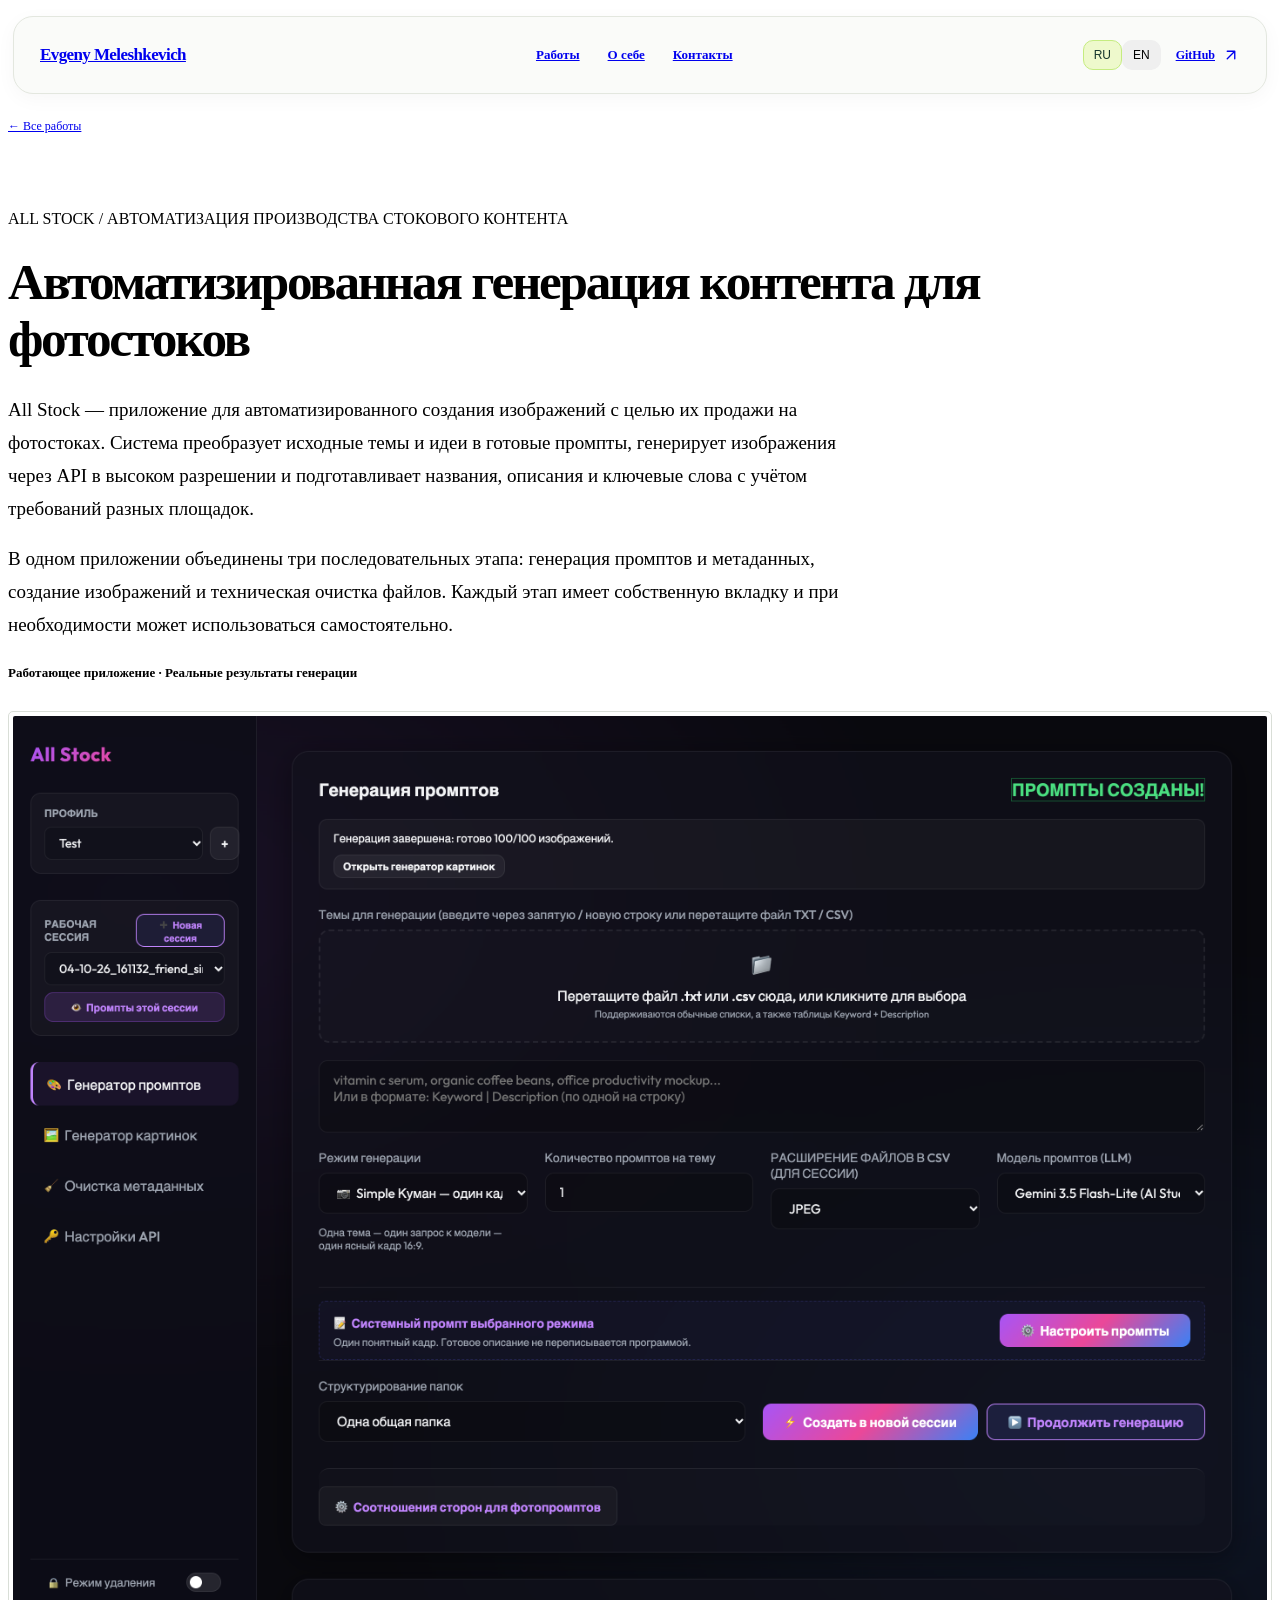
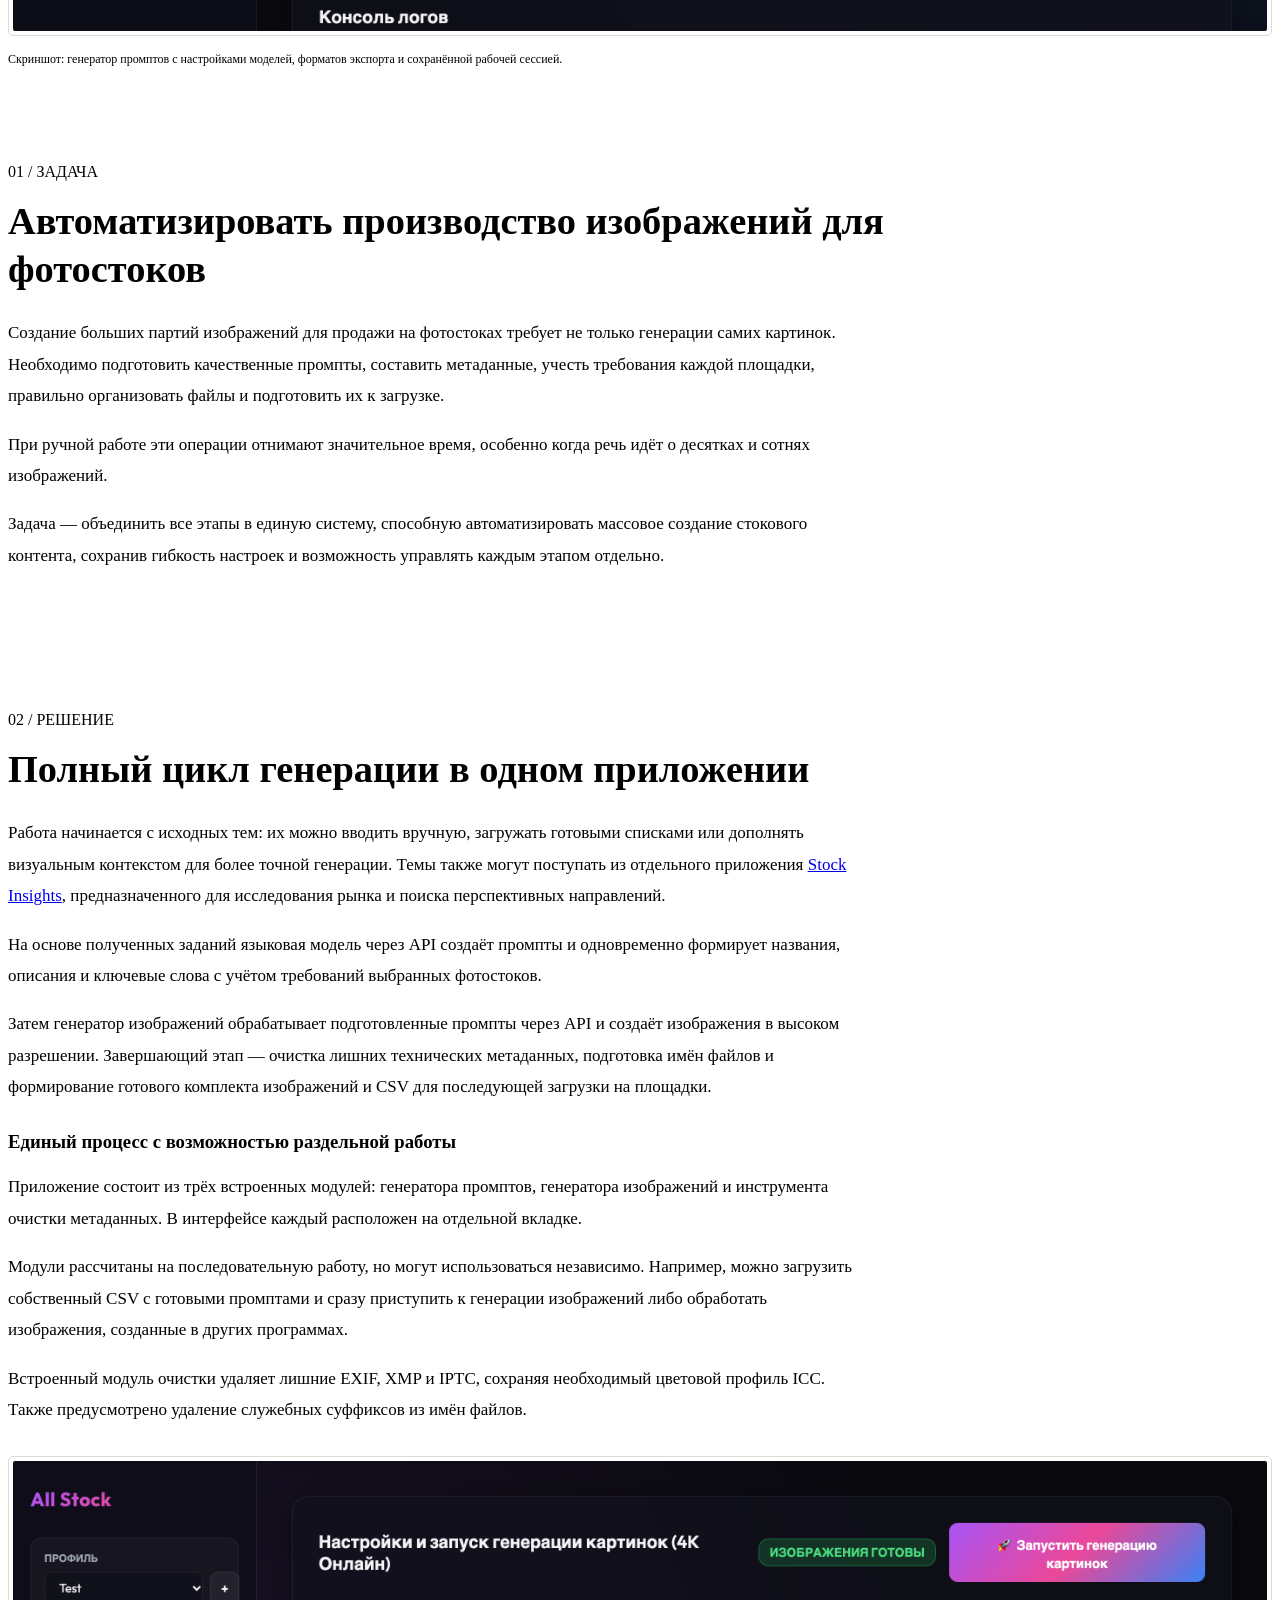
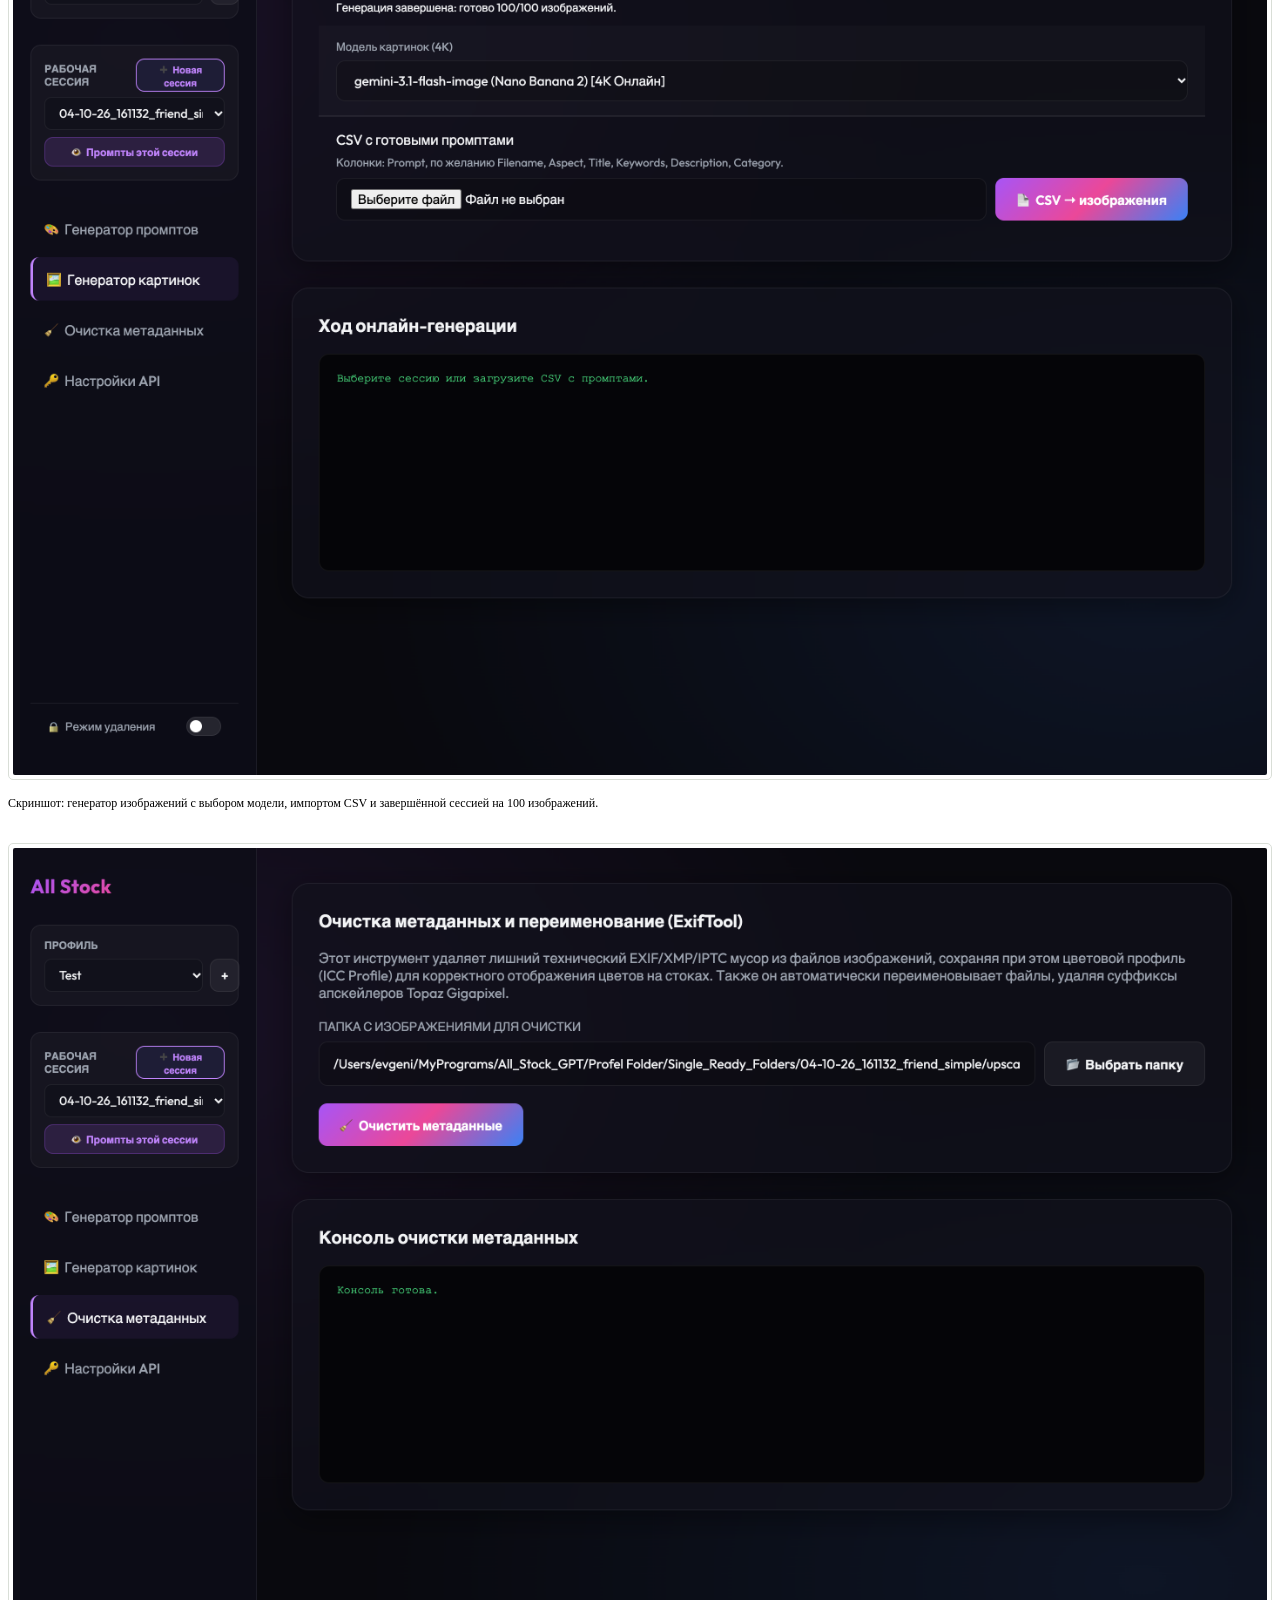
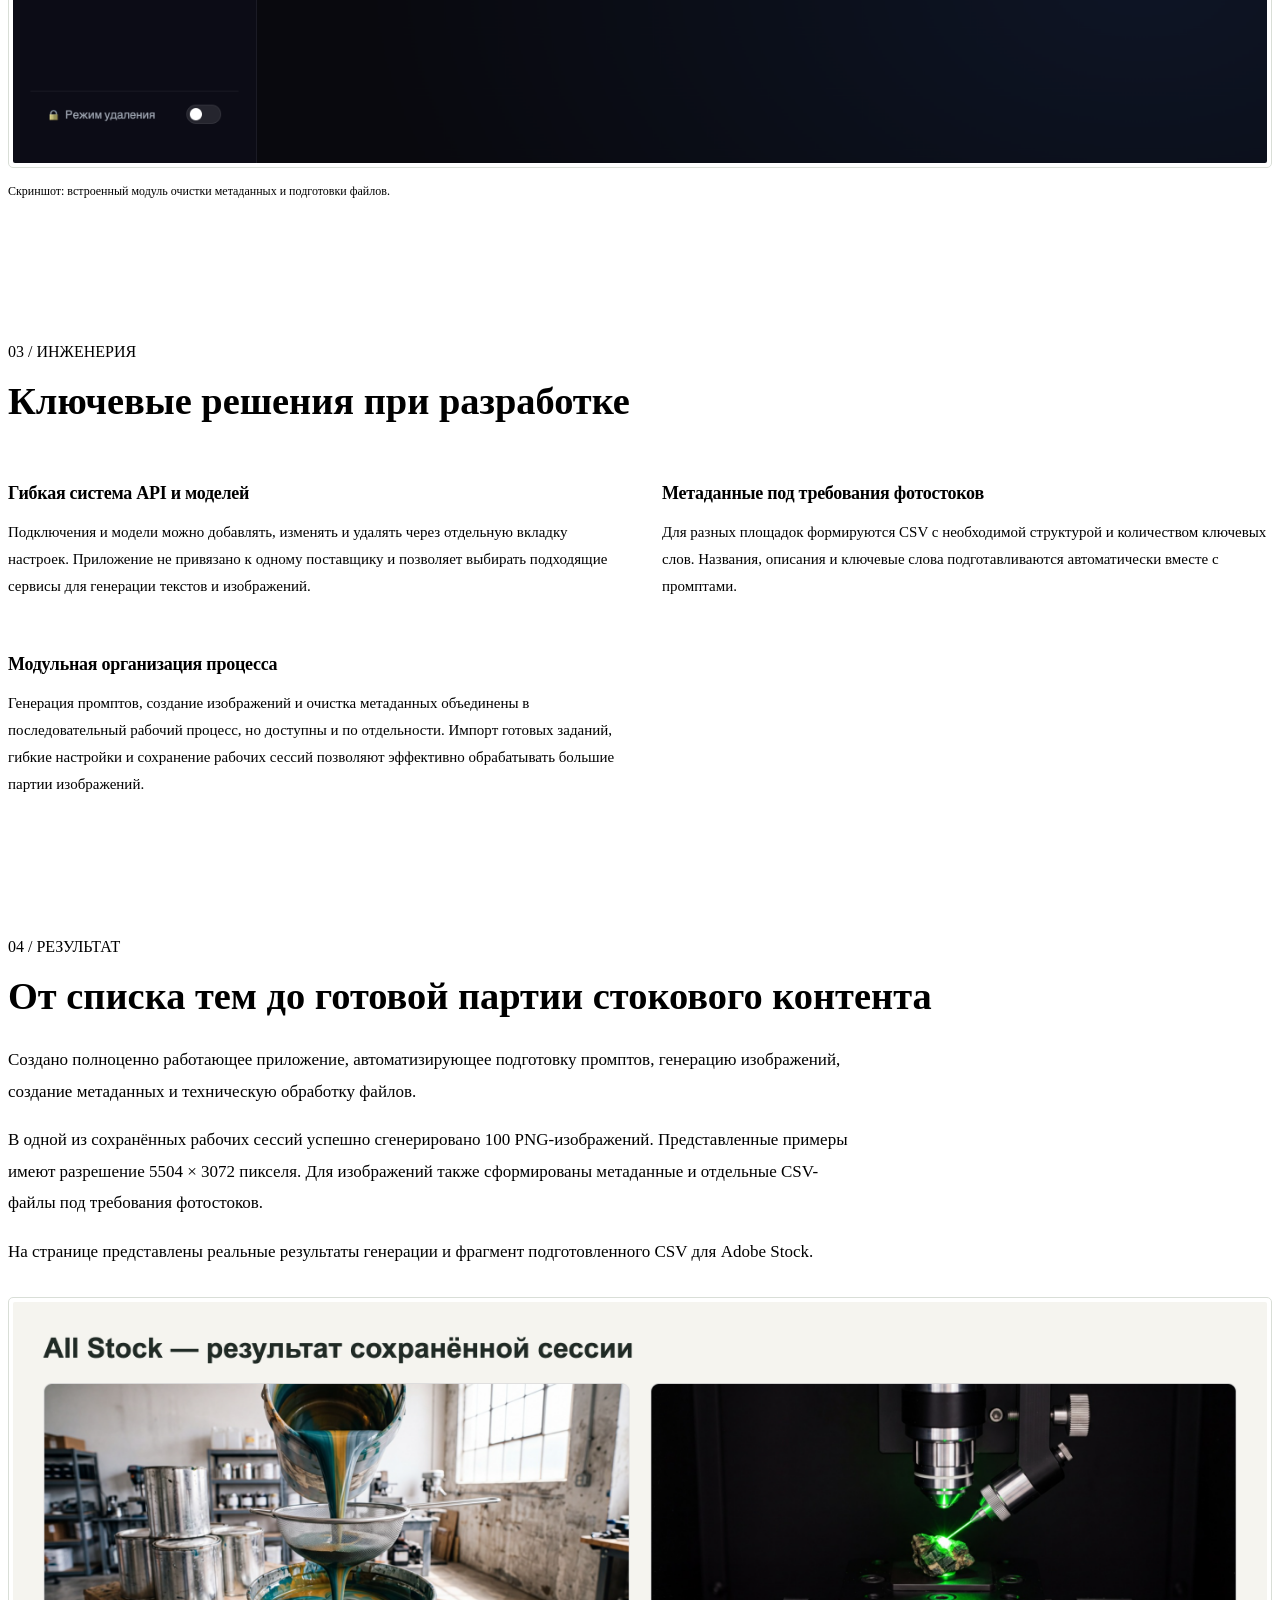
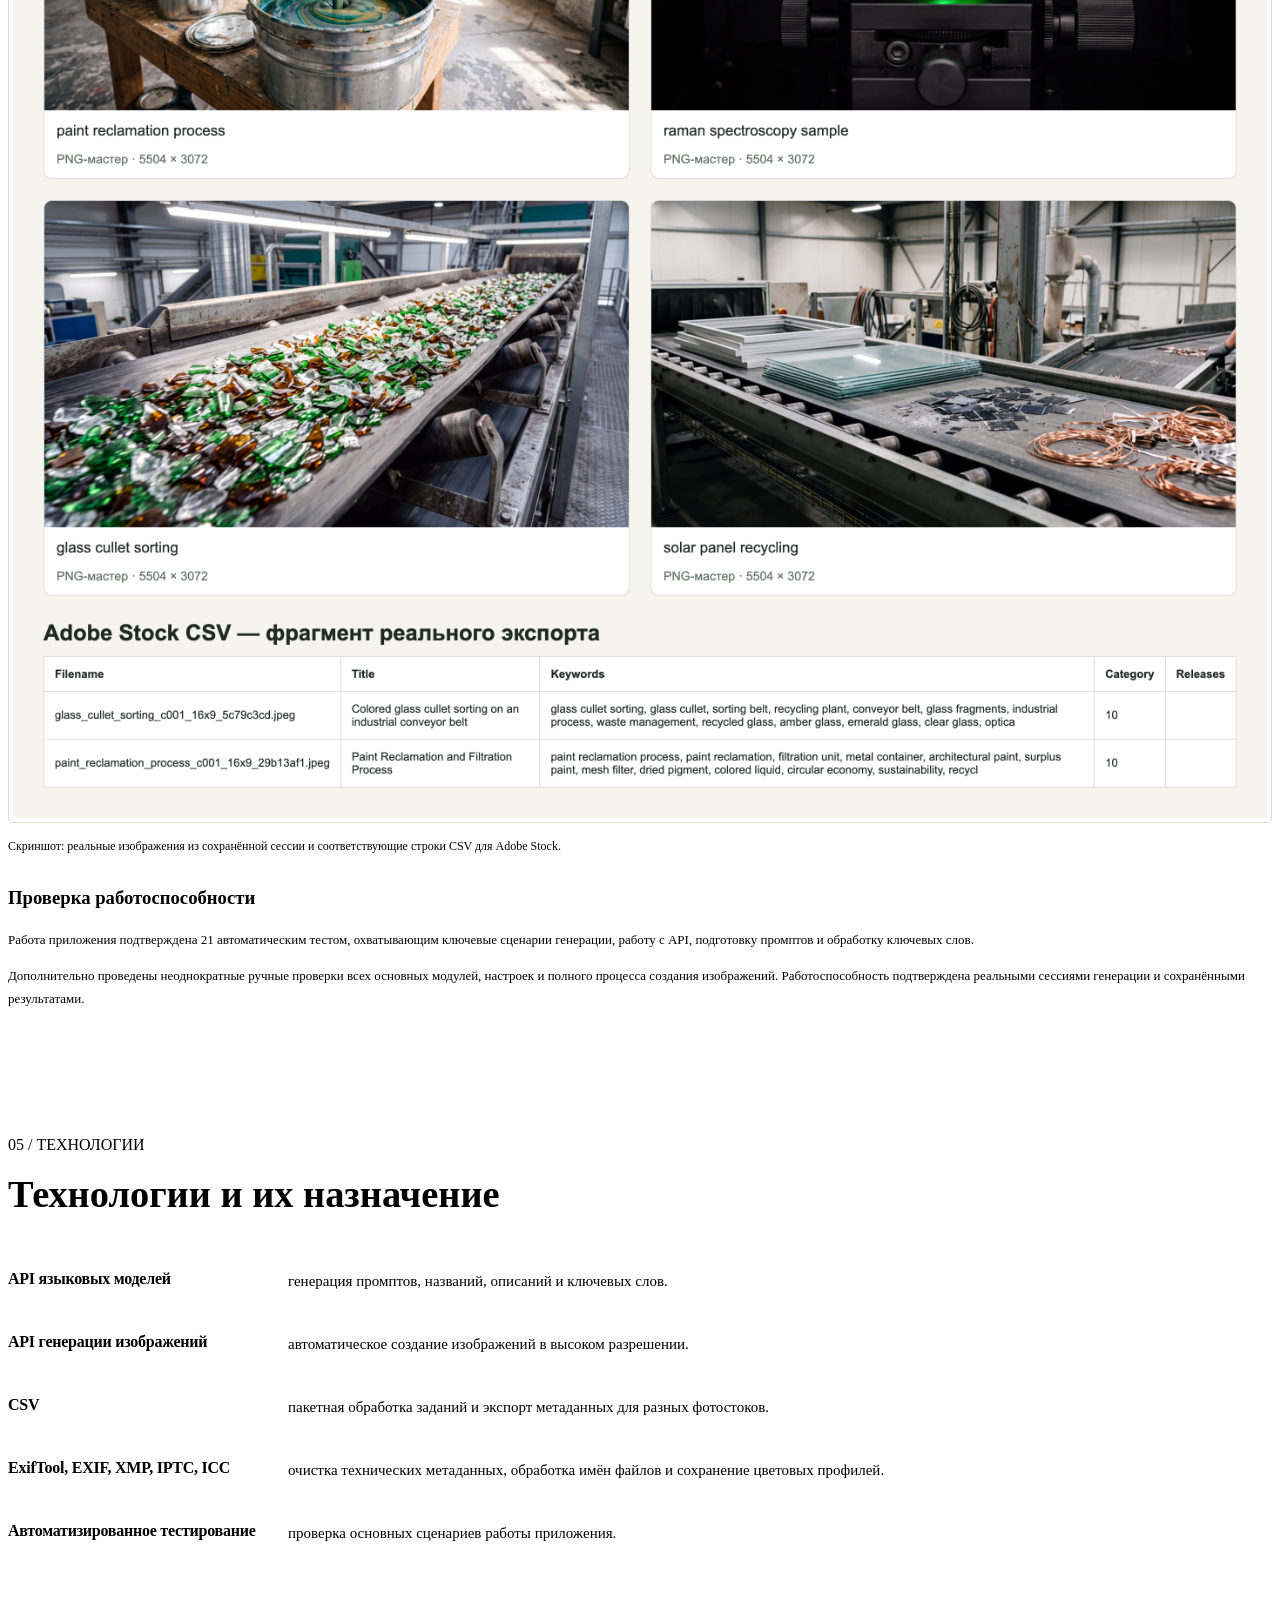
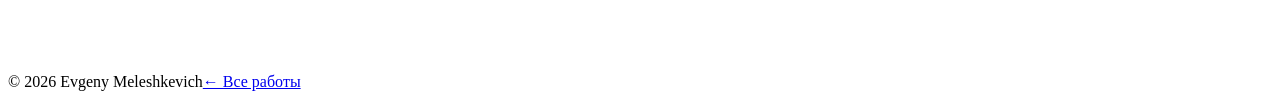
==== commit 291b7156: "Remove EM monogram from all portfolio case headers" ====
--- a/work/all-stock/index.html
+++ b/work/all-stock/index.html
@@ -1,3 +1,3 @@
 <!DOCTYPE html>
 
-<html lang="ru"><head><meta charset="utf-8"/><meta content="width=device-width,initial-scale=1" name="viewport"/><title>Автоматизированная генерация контента для фотостоков — Evgeny Meleshkevich</title><meta content="All Stock — приложение для автоматизированного создания изображений с целью их продажи на фотостоках. Система преобразует исходные темы и идеи в готовые промпты, генерирует изображения через API в высоком разрешении и подготавливает названия, описания и ключевые слова с учётом требований разных площадок. В одном приложении объединены три последовательных этапа: генерация промптов и метаданных, создание изображений и техническая очистка файлов. Каждый этап имеет собственную вкладку и при необходимости может использоваться самостоятельно." name="description"/><link href="https://evgeny-meleshkevich.github.io/work/all-stock/" rel="canonical"/><link href="../../assets/favicon.svg" rel="icon"/><link href="../../style.css" rel="stylesheet"/><link href="../../case-editorial.css?v=20261011" rel="stylesheet"/><link href="../../themes.css?v=20261010" rel="stylesheet"/><script src="../../themes.js?v=20261010-green"></script><script defer="" src="case.js?v=20261011-approved-all-stock"></script><link href="../../case-navigation.css?v=20261011" rel="stylesheet"/><script defer="" src="../../case-navigation.js?v=20261011"></script><style>.history-shot{max-width:640px;margin:32px auto}.scout-pipeline+h3{margin-top:44px}</style><link href="../../case-typography.css?v=20261011-title-only" rel="stylesheet"/></head><header class="header case-header"><a class="brand" href="../../?lang=ru"><span class="monogram">em</span><span class="brand-name">Evgeny Meleshkevich</span></a><nav aria-label="Навигация" id="case-navigation"><a data-case-nav="work" href="../../?lang=ru#work">Работы</a><a data-case-nav="about" href="../../?lang=ru#about">О себе</a><a data-case-nav="contact" href="../../?lang=ru#contact">Контакты</a></nav><div class="case-header-actions"><div aria-label="Язык / Language" class="languages" role="group"><button aria-pressed="true" data-lang="ru" type="button">RU</button><button aria-pressed="false" data-lang="en" type="button">EN</button></div><a aria-label="GitHub" class="case-github" href="https://github.com/evgeny-meleshkevich" rel="noopener" target="_blank">GitHub <svg aria-hidden="true" viewbox="0 0 24 24"><path d="M7 17 17 7M7 7h10v10"></path></svg></a><button aria-controls="case-navigation" aria-expanded="false" aria-label="Открыть меню" class="case-menu" type="button"><svg aria-hidden="true" viewbox="0 0 24 24"><path d="M4 6h16M4 12h16M4 18h16"></path></svg></button></div></header><div class="wrap case-back-row"><a class="back case-back-link" data-t="back" href="../../?lang=ru#work">← Все работы</a></div><main class="wrap scout-main"><p class="eyebrow" data-t="kicker">ALL STOCK / АВТОМАТИЗАЦИЯ ПРОИЗВОДСТВА СТОКОВОГО КОНТЕНТА</p><h1 data-t="title">Автоматизированная генерация контента для фотостоков</h1><div class="scout-intro" data-t="intro"><p>All Stock — приложение для автоматизированного создания изображений с целью их продажи на фотостоках. Система преобразует исходные темы и идеи в готовые промпты, генерирует изображения через API в высоком разрешении и подготавливает названия, описания и ключевые слова с учётом требований разных площадок.</p><p>В одном приложении объединены три последовательных этапа: генерация промптов и метаданных, создание изображений и техническая очистка файлов. Каждый этап имеет собственную вкладку и при необходимости может использоваться самостоятельно.</p></div><p class="project-status" data-t="status">Работающее приложение · Реальные результаты генерации</p><figure class="shot"><div class="screenshot-frame"><img alt="Скриншот: генератор промптов с настройками моделей, форматов экспорта и сохранённой рабочей сессией." data-alt="heroCaption" height="2100" id="hero-image" loading="eager" src="assets/prompts.png" width="2880"/></div><figcaption data-t="heroCaption">Скриншот: генератор промптов с настройками моделей, форматов экспорта и сохранённой рабочей сессией.</figcaption></figure><section class="case-section"><p class="eyebrow" data-t="taskLabel">01 / ЗАДАЧА</p><h2 data-t="taskTitle">Автоматизировать производство изображений для фотостоков</h2><div class="reading-copy" data-t="task"><p>Создание больших партий изображений для продажи на фотостоках требует не только генерации самих картинок. Необходимо подготовить качественные промпты, составить метаданные, учесть требования каждой площадки, правильно организовать файлы и подготовить их к загрузке.</p><p>При ручной работе эти операции отнимают значительное время, особенно когда речь идёт о десятках и сотнях изображений.</p><p>Задача — объединить все этапы в единую систему, способную автоматизировать массовое создание стокового контента, сохранив гибкость настроек и возможность управлять каждым этапом отдельно.</p></div></section><section class="case-section"><p class="eyebrow" data-t="solutionLabel">02 / РЕШЕНИЕ</p><h2 data-t="solutionTitle">Полный цикл генерации в одном приложении</h2><div class="reading-copy" data-t="solution"><p>Работа начинается с исходных тем: их можно вводить вручную, загружать готовыми списками или дополнять визуальным контекстом для более точной генерации. Темы также могут поступать из отдельного приложения [Stock Insights](https://evgeny-meleshkevich.github.io/work/stock-insights/?lang=ru), предназначенного для исследования рынка и поиска перспективных направлений.</p><p>На основе полученных заданий языковая модель через API создаёт промпты и одновременно формирует названия, описания и ключевые слова с учётом требований выбранных фотостоков.</p><p>Затем генератор изображений обрабатывает подготовленные промпты через API и создаёт изображения в высоком разрешении. Завершающий этап — очистка лишних технических метаданных, подготовка имён файлов и формирование готового комплекта изображений и CSV для последующей загрузки на площадки.</p></div><h3 data-t="interactiveTitle">Единый процесс с возможностью раздельной работы</h3><div class="reading-copy" data-t="interactive"><p>Приложение состоит из трёх встроенных модулей: генератора промптов, генератора изображений и инструмента очистки метаданных. В интерфейсе каждый расположен на отдельной вкладке.</p><p>Модули рассчитаны на последовательную работу, но могут использоваться независимо. Например, можно загрузить собственный CSV с готовыми промптами и сразу приступить к генерации изображений либо обработать изображения, созданные в других программах.</p><p>Встроенный модуль очистки удаляет лишние EXIF, XMP и IPTC, сохраняя необходимый цветовой профиль ICC. Также предусмотрено удаление служебных суффиксов из имён файлов.</p></div><figure class="shot"><div class="screenshot-frame"><img alt="Скриншот: генератор изображений с выбором модели, импортом CSV и завершённой сессией на 100 изображений." data-alt="explorerCaption" height="2100" loading="lazy" src="assets/images.png" width="2880"/></div><figcaption data-t="explorerCaption">Скриншот: генератор изображений с выбором модели, импортом CSV и завершённой сессией на 100 изображений.</figcaption></figure><figure class="shot"><div class="screenshot-frame"><img alt="Скриншот: встроенный модуль очистки метаданных и подготовки файлов." data-alt="filteredCaption" height="2100" loading="lazy" src="assets/cleanup.png" width="2880"/></div><figcaption data-t="filteredCaption">Скриншот: встроенный модуль очистки метаданных и подготовки файлов.</figcaption></figure></section><section class="case-section"><p class="eyebrow" data-t="engineeringLabel">03 / ИНЖЕНЕРИЯ</p><h2 data-t="engineeringTitle">Ключевые решения при разработке</h2><div class="scout-engineering" id="engineering-grid"></div></section><section class="case-section"><p class="eyebrow" data-t="resultLabel">04 / РЕЗУЛЬТАТ</p><h2 data-t="resultTitle">От списка тем до готовой партии стокового контента</h2><div class="reading-copy" data-t="result"><p>Создано полноценно работающее приложение, автоматизирующее подготовку промптов, генерацию изображений, создание метаданных и техническую обработку файлов.</p><p>В одной из сохранённых рабочих сессий успешно сгенерировано 100 PNG-изображений. Представленные примеры имеют разрешение 5504 × 3072 пикселя. Для изображений также сформированы метаданные и отдельные CSV-файлы под требования фотостоков.</p><p>На странице представлены реальные результаты генерации и фрагмент подготовленного CSV для Adobe Stock.</p></div><figure class="shot"><div class="screenshot-frame"><img alt="Скриншот: реальные изображения из сохранённой сессии и соответствующие строки CSV для Adobe Stock." data-alt="dropsCaption" height="2564" loading="lazy" src="assets/outputs.png" width="2880"/></div><figcaption data-t="dropsCaption">Скриншот: реальные изображения из сохранённой сессии и соответствующие строки CSV для Adobe Stock.</figcaption></figure><h3 data-t="proofTitle">Проверка работоспособности</h3><div class="fineprint" data-t="proof"><p>Работа приложения подтверждена 21 автоматическим тестом, охватывающим ключевые сценарии генерации, работу с API, подготовку промптов и обработку ключевых слов.</p><p>Дополнительно проведены неоднократные ручные проверки всех основных модулей, настроек и полного процесса создания изображений. Работоспособность подтверждена реальными сессиями генерации и сохранёнными результатами.</p></div></section><section class="case-section"><p class="eyebrow" data-t="stackLabel">05 / ТЕХНОЛОГИИ</p><h2 data-t="stackTitle">Технологии и их назначение</h2><div class="scout-engineering" id="stack-grid"></div></section></main><footer class="wrap footer"><span>© 2026 Evgeny Meleshkevich</span><a data-home="" data-t="back" href="../../#work">← Все работы</a></footer></html>+<html lang="ru"><head><meta charset="utf-8"/><meta content="width=device-width,initial-scale=1" name="viewport"/><title>Автоматизированная генерация контента для фотостоков — Evgeny Meleshkevich</title><meta content="All Stock — приложение для автоматизированного создания изображений с целью их продажи на фотостоках. Система преобразует исходные темы и идеи в готовые промпты, генерирует изображения через API в высоком разрешении и подготавливает названия, описания и ключевые слова с учётом требований разных площадок. В одном приложении объединены три последовательных этапа: генерация промптов и метаданных, создание изображений и техническая очистка файлов. Каждый этап имеет собственную вкладку и при необходимости может использоваться самостоятельно." name="description"/><link href="https://evgeny-meleshkevich.github.io/work/all-stock/" rel="canonical"/><link href="../../assets/favicon.svg" rel="icon"/><link href="../../style.css" rel="stylesheet"/><link href="../../case-editorial.css?v=20261011" rel="stylesheet"/><link href="../../themes.css?v=20261010" rel="stylesheet"/><script src="../../themes.js?v=20261010-green"></script><script defer="" src="case.js?v=20261011-approved-all-stock"></script><link href="../../case-navigation.css?v=20261011" rel="stylesheet"/><script defer="" src="../../case-navigation.js?v=20261011"></script><style>.history-shot{max-width:640px;margin:32px auto}.scout-pipeline+h3{margin-top:44px}</style><link href="../../case-typography.css?v=20261011-title-only" rel="stylesheet"/></head><header class="header case-header"><a class="brand" href="../../?lang=ru"><span class="brand-name">Evgeny Meleshkevich</span></a><nav aria-label="Навигация" id="case-navigation"><a data-case-nav="work" href="../../?lang=ru#work">Работы</a><a data-case-nav="about" href="../../?lang=ru#about">О себе</a><a data-case-nav="contact" href="../../?lang=ru#contact">Контакты</a></nav><div class="case-header-actions"><div aria-label="Язык / Language" class="languages" role="group"><button aria-pressed="true" data-lang="ru" type="button">RU</button><button aria-pressed="false" data-lang="en" type="button">EN</button></div><a aria-label="GitHub" class="case-github" href="https://github.com/evgeny-meleshkevich" rel="noopener" target="_blank">GitHub <svg aria-hidden="true" viewbox="0 0 24 24"><path d="M7 17 17 7M7 7h10v10"></path></svg></a><button aria-controls="case-navigation" aria-expanded="false" aria-label="Открыть меню" class="case-menu" type="button"><svg aria-hidden="true" viewbox="0 0 24 24"><path d="M4 6h16M4 12h16M4 18h16"></path></svg></button></div></header><div class="wrap case-back-row"><a class="back case-back-link" data-t="back" href="../../?lang=ru#work">← Все работы</a></div><main class="wrap scout-main"><p class="eyebrow" data-t="kicker">ALL STOCK / АВТОМАТИЗАЦИЯ ПРОИЗВОДСТВА СТОКОВОГО КОНТЕНТА</p><h1 data-t="title">Автоматизированная генерация контента для фотостоков</h1><div class="scout-intro" data-t="intro"><p>All Stock — приложение для автоматизированного создания изображений с целью их продажи на фотостоках. Система преобразует исходные темы и идеи в готовые промпты, генерирует изображения через API в высоком разрешении и подготавливает названия, описания и ключевые слова с учётом требований разных площадок.</p><p>В одном приложении объединены три последовательных этапа: генерация промптов и метаданных, создание изображений и техническая очистка файлов. Каждый этап имеет собственную вкладку и при необходимости может использоваться самостоятельно.</p></div><p class="project-status" data-t="status">Работающее приложение · Реальные результаты генерации</p><figure class="shot"><div class="screenshot-frame"><img alt="Скриншот: генератор промптов с настройками моделей, форматов экспорта и сохранённой рабочей сессией." data-alt="heroCaption" height="2100" id="hero-image" loading="eager" src="assets/prompts.png" width="2880"/></div><figcaption data-t="heroCaption">Скриншот: генератор промптов с настройками моделей, форматов экспорта и сохранённой рабочей сессией.</figcaption></figure><section class="case-section"><p class="eyebrow" data-t="taskLabel">01 / ЗАДАЧА</p><h2 data-t="taskTitle">Автоматизировать производство изображений для фотостоков</h2><div class="reading-copy" data-t="task"><p>Создание больших партий изображений для продажи на фотостоках требует не только генерации самих картинок. Необходимо подготовить качественные промпты, составить метаданные, учесть требования каждой площадки, правильно организовать файлы и подготовить их к загрузке.</p><p>При ручной работе эти операции отнимают значительное время, особенно когда речь идёт о десятках и сотнях изображений.</p><p>Задача — объединить все этапы в единую систему, способную автоматизировать массовое создание стокового контента, сохранив гибкость настроек и возможность управлять каждым этапом отдельно.</p></div></section><section class="case-section"><p class="eyebrow" data-t="solutionLabel">02 / РЕШЕНИЕ</p><h2 data-t="solutionTitle">Полный цикл генерации в одном приложении</h2><div class="reading-copy" data-t="solution"><p>Работа начинается с исходных тем: их можно вводить вручную, загружать готовыми списками или дополнять визуальным контекстом для более точной генерации. Темы также могут поступать из отдельного приложения [Stock Insights](https://evgeny-meleshkevich.github.io/work/stock-insights/?lang=ru), предназначенного для исследования рынка и поиска перспективных направлений.</p><p>На основе полученных заданий языковая модель через API создаёт промпты и одновременно формирует названия, описания и ключевые слова с учётом требований выбранных фотостоков.</p><p>Затем генератор изображений обрабатывает подготовленные промпты через API и создаёт изображения в высоком разрешении. Завершающий этап — очистка лишних технических метаданных, подготовка имён файлов и формирование готового комплекта изображений и CSV для последующей загрузки на площадки.</p></div><h3 data-t="interactiveTitle">Единый процесс с возможностью раздельной работы</h3><div class="reading-copy" data-t="interactive"><p>Приложение состоит из трёх встроенных модулей: генератора промптов, генератора изображений и инструмента очистки метаданных. В интерфейсе каждый расположен на отдельной вкладке.</p><p>Модули рассчитаны на последовательную работу, но могут использоваться независимо. Например, можно загрузить собственный CSV с готовыми промптами и сразу приступить к генерации изображений либо обработать изображения, созданные в других программах.</p><p>Встроенный модуль очистки удаляет лишние EXIF, XMP и IPTC, сохраняя необходимый цветовой профиль ICC. Также предусмотрено удаление служебных суффиксов из имён файлов.</p></div><figure class="shot"><div class="screenshot-frame"><img alt="Скриншот: генератор изображений с выбором модели, импортом CSV и завершённой сессией на 100 изображений." data-alt="explorerCaption" height="2100" loading="lazy" src="assets/images.png" width="2880"/></div><figcaption data-t="explorerCaption">Скриншот: генератор изображений с выбором модели, импортом CSV и завершённой сессией на 100 изображений.</figcaption></figure><figure class="shot"><div class="screenshot-frame"><img alt="Скриншот: встроенный модуль очистки метаданных и подготовки файлов." data-alt="filteredCaption" height="2100" loading="lazy" src="assets/cleanup.png" width="2880"/></div><figcaption data-t="filteredCaption">Скриншот: встроенный модуль очистки метаданных и подготовки файлов.</figcaption></figure></section><section class="case-section"><p class="eyebrow" data-t="engineeringLabel">03 / ИНЖЕНЕРИЯ</p><h2 data-t="engineeringTitle">Ключевые решения при разработке</h2><div class="scout-engineering" id="engineering-grid"></div></section><section class="case-section"><p class="eyebrow" data-t="resultLabel">04 / РЕЗУЛЬТАТ</p><h2 data-t="resultTitle">От списка тем до готовой партии стокового контента</h2><div class="reading-copy" data-t="result"><p>Создано полноценно работающее приложение, автоматизирующее подготовку промптов, генерацию изображений, создание метаданных и техническую обработку файлов.</p><p>В одной из сохранённых рабочих сессий успешно сгенерировано 100 PNG-изображений. Представленные примеры имеют разрешение 5504 × 3072 пикселя. Для изображений также сформированы метаданные и отдельные CSV-файлы под требования фотостоков.</p><p>На странице представлены реальные результаты генерации и фрагмент подготовленного CSV для Adobe Stock.</p></div><figure class="shot"><div class="screenshot-frame"><img alt="Скриншот: реальные изображения из сохранённой сессии и соответствующие строки CSV для Adobe Stock." data-alt="dropsCaption" height="2564" loading="lazy" src="assets/outputs.png" width="2880"/></div><figcaption data-t="dropsCaption">Скриншот: реальные изображения из сохранённой сессии и соответствующие строки CSV для Adobe Stock.</figcaption></figure><h3 data-t="proofTitle">Проверка работоспособности</h3><div class="fineprint" data-t="proof"><p>Работа приложения подтверждена 21 автоматическим тестом, охватывающим ключевые сценарии генерации, работу с API, подготовку промптов и обработку ключевых слов.</p><p>Дополнительно проведены неоднократные ручные проверки всех основных модулей, настроек и полного процесса создания изображений. Работоспособность подтверждена реальными сессиями генерации и сохранёнными результатами.</p></div></section><section class="case-section"><p class="eyebrow" data-t="stackLabel">05 / ТЕХНОЛОГИИ</p><h2 data-t="stackTitle">Технологии и их назначение</h2><div class="scout-engineering" id="stack-grid"></div></section></main><footer class="wrap footer"><span>© 2026 Evgeny Meleshkevich</span><a data-home="" data-t="back" href="../../#work">← Все работы</a></footer></html>
